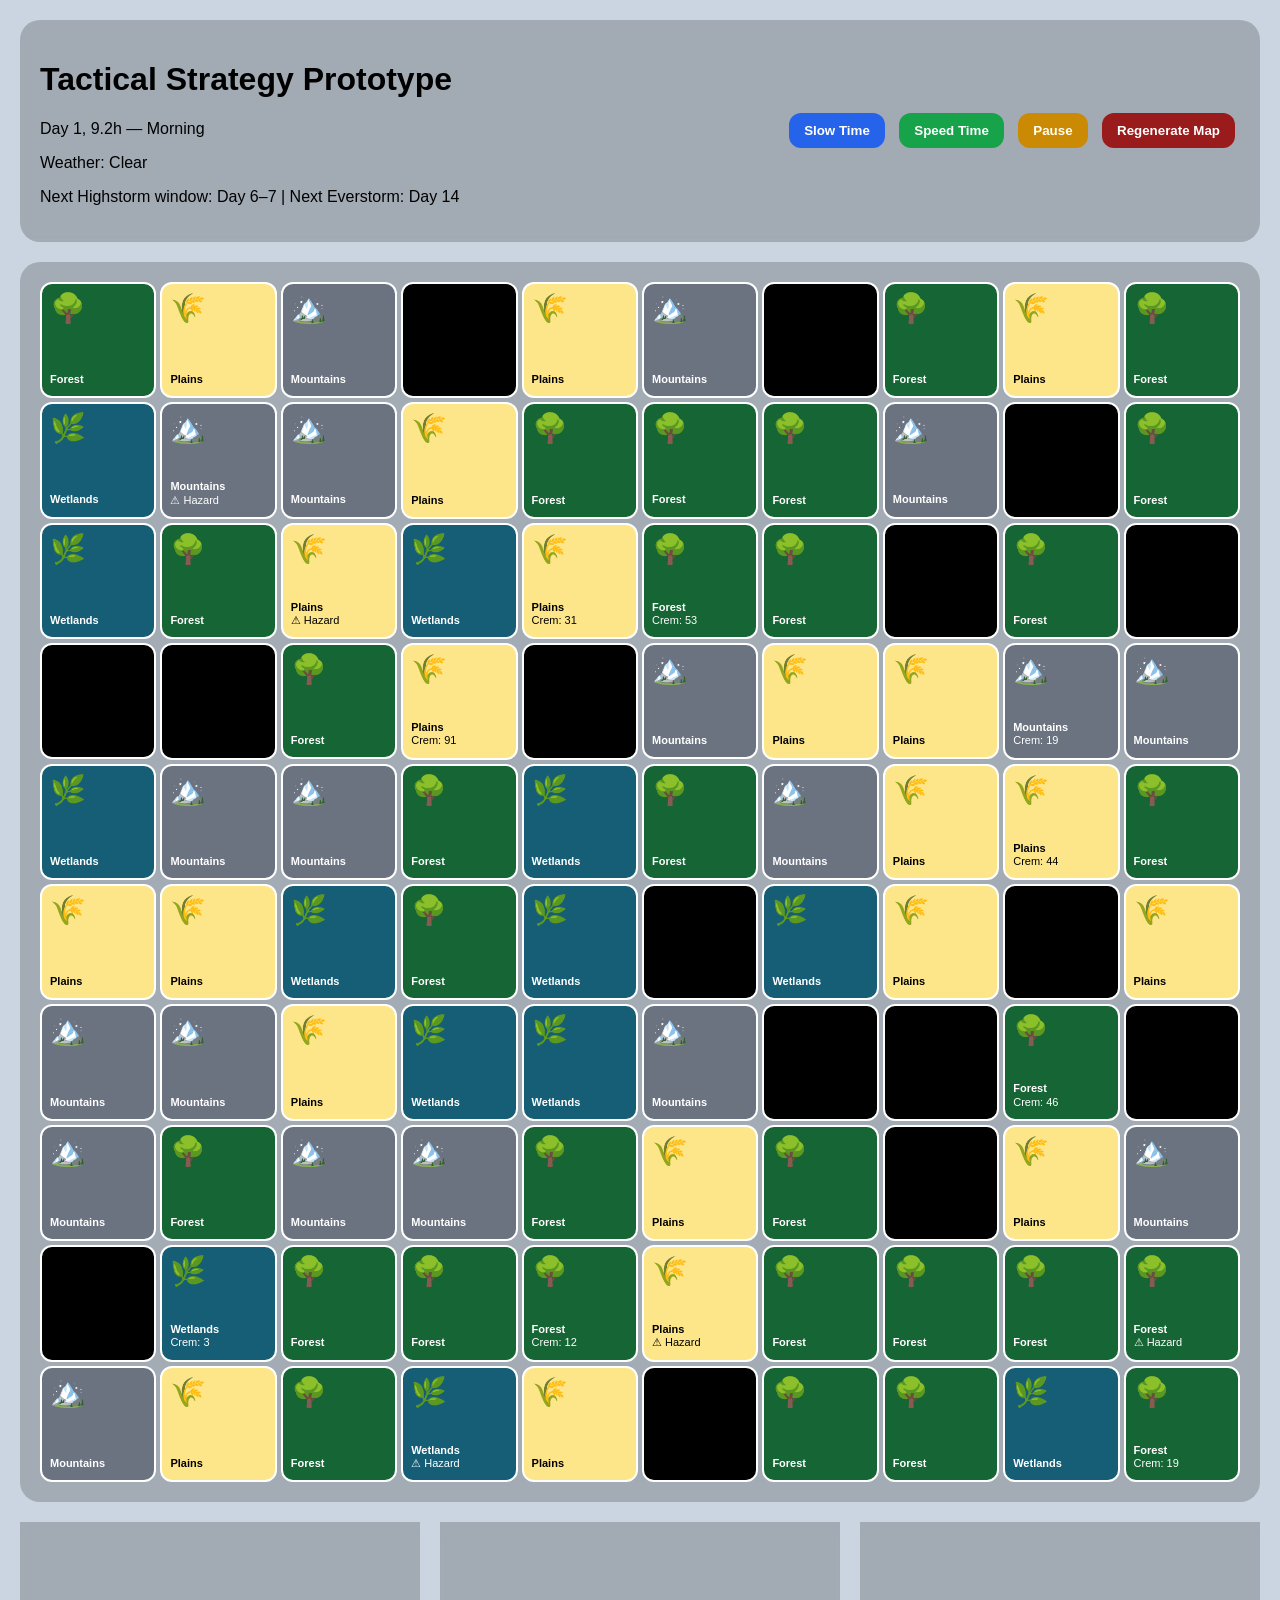
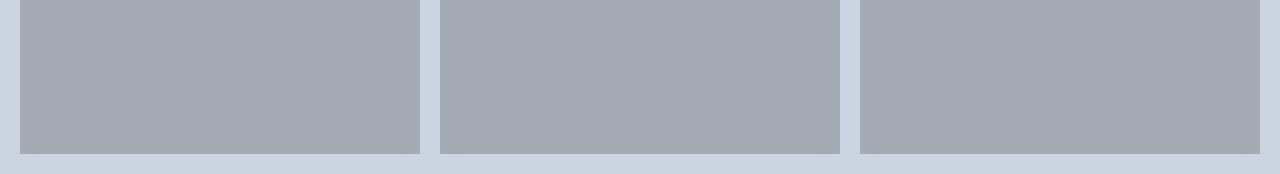
==== m.HTML @ 91c4e873 "Add initial HTML structure and styling for Tactical Strategy Prototype" ====
<!DOCTYPE html>
<html lang="en">
<head>
  <meta charset="UTF-8" />
  <meta name="viewport" content="width=device-width, initial-scale=1.0" />
  <title>Tactical Strategy Prototype</title>

  <style>
    body {
      margin: 0;
      font-family: Arial, sans-serif;
      transition: background 1s, color 1s;
      overflow-x: hidden;
    }

    .container {
      padding: 20px;
      max-width: 1400px;
      margin: auto;
    }

    .topbar {
      display: flex;
      justify-content: space-between;
      align-items: center;
      flex-wrap: wrap;
      gap: 20px;
      padding: 20px;
      border-radius: 20px;
      background: rgba(0,0,0,0.2);
      backdrop-filter: blur(5px);
    }

    .controls button {
      margin: 5px;
      padding: 10px 15px;
      border: none;
      border-radius: 12px;
      cursor: pointer;
      color: white;
      font-weight: bold;
    }

    .slow { background: #2563eb; }
    .fast { background: #16a34a; }
    .pause { background: #ca8a04; }
    .regen { background: #991b1b; }

    .board {
      display: grid;
      grid-template-columns: repeat(10, 1fr);
      grid-auto-rows: 1fr;
      gap: 4px;
      margin-top: 20px;
      padding: 20px;
      background: rgba(0,0,0,0.2);
      border-radius: 20px;
    }

    .tile {
      aspect-ratio: 1;
      border-radius: 12px;
      position: relative;
      overflow: hidden;
      border: 2px solid white;
      font-size: 10px;
      padding: 10px 8px;
      box-sizing: border-box;
      display: flex;
      flex-direction: column;
      justify-content: space-between;
    }

    .terrain-icon {
      font-size: 1.8rem;
      line-height: 1;
      margin-bottom: 6px;
    }

    .tile-info {
      font-size: 11px;
      line-height: 1.2;
    }

    .hidden {
      background: black !important;
    }

    .panels {
      display: grid;
      grid-template-columns: repeat(auto-fit, minmax(250px, 1fr));
      gap: 20px;
      margin-top: 20px;
    }

    .panel {
      background: rgba(0,0,0,0.2);
      padding: 20px;
      border-radius: 20px;
      backdrop-filter: blur(5px);
    }

    .storm-warning {
      color: red;
      font-weight: bold;
      animation: pulse 1s infinite;
    }

    @keyframes pulse {
      0% { opacity: 1; }
      50% { opacity: 0.4; }
      100% { opacity: 1; }
    }
  </style>
</head>
<body>

<div class="container">

  <div class="topbar">
    <div>
      <h1>Tactical Strategy Prototype</h1>
      <p id="timeText"></p>
      <p id="weatherText"></p>
      <p id="stormScheduleText"></p>
      <p id="stormWarning" class="storm-warning"></p>
    </div>

    <div class="controls">
      <button class="slow" onclick="slowTime()">Slow Time</button>
      <button class="fast" onclick="speedTime()">Speed Time</button>
      <button id="pauseButton" class="pause" onclick="togglePause()">Pause</button>
      <button class="regen" onclick="generateBoard()">Regenerate Map</button>
    </div>
  </div>

  <div id="board" class="board"></div>

  <div class="panels">

    <div class="panel">
      <h2>Core Systems</h2>
      <ul>
        <li>Dynamic terrain generation</li>
        <li>Fog of war foundation</li>
        <li>Time-speed controls</li>
        <li>Day/night transitions</li>
        <li>Highstorm warning system</li>
        <li>Crem accumulation</li>
      </ul>
    </div>

    <div class="panel">
      <h2>Planned Systems</h2>
      <ul>
        <li>Unit morale tracking</li>
        <li>Fatigue spread between blocks</li>
        <li>Psychological warfare</li>
        <li>Shelter durability</li>
        <li>Terrain destruction</li>
        <li>Voting mechanics</li>
      </ul>
    </div>

    <div class="panel">
      <h2>Visual Direction</h2>
      <ul>
        <li>Tabletop-inspired terrain</li>
        <li>Miniature battlefield style</li>
        <li>Strategic readability</li>
        <li>Dynamic weather visuals</li>
      </ul>
    </div>

  </div>

</div>

<script>

const terrainTypes = [
  { name: 'Plains', color: '#fde68a' },
  { name: 'Forest', color: '#166534' },
  { name: 'Wetlands', color: '#155e75' },
  { name: 'Mountains', color: '#6b7280' }
];

const terrainGraphics = {
  Plains: '🌾',
  Forest: '🌳',
  Wetlands: '🌿',
  Mountains: '🏔️',
  'Small Hill': '⛰️',
  'Medium Hill': '⛰️',
  'Large Hill': '⛰️',
  Mountain: '🏔️'
};

const terrainProgression = {
  Plains: { next: 'Small Hill', threshold: 100 },
  'Small Hill': { next: 'Medium Hill', threshold: 110 },
  'Medium Hill': { next: 'Large Hill', threshold: 120 },
  'Large Hill': { next: 'Mountain', threshold: 130 }
};

const terrainColors = {
  Plains: '#fde68a',
  Forest: '#166534',
  Wetlands: '#155e75',
  Mountains: '#6b7280',
  'Small Hill': '#d97706',
  'Medium Hill': '#c2410c',
  'Large Hill': '#7c2d12',
  Mountain: '#6b7280'
};

const boardSize = 10;
let timeSpeed = 1;
let timeOfDay = 8;
let weather = 'Clear';
let paused = false;
let boardData = [];
let currentDay = 1;
let nextHighstormDay = 5;
let nextHighstormWarningDay = 3;
let nextEverstormDay = 12;
let stormType = null;
let stormRemainingHours = 0;
const stormDurationHours = 10;


function scheduleHighstorm(fromDay = currentDay) {
  const interval = 4 + Math.floor(Math.random() * 3); // 4-6 day average
  const scheduledDay = fromDay + interval;
  const warningLead = 1 + Math.floor(Math.random() * 2); // 1-2 day warning window
  nextHighstormWarningDay = Math.max(fromDay + 1, scheduledDay - warningLead);
  return scheduledDay;
}

function scheduleEverstorm(fromDay = currentDay) {
  const interval = 12 + Math.floor(Math.random() * 5); // 12-16 day average
  return fromDay + interval;
}

function processTerrainGrowth(tile) {
  const progression = terrainProgression[tile.terrain];
  if (!progression || tile.crem < progression.threshold) return;

  tile.terrain = progression.next;
  tile.color = terrainColors[tile.terrain] || tile.color;
  tile.crem = 0;
}

function startStorm(type) {
  stormType = type;
  weather = type;
  stormRemainingHours = stormDurationHours;
  document.getElementById('stormWarning').innerText =
    type === 'Everstorm'
      ? `Everstorm strikes on day ${currentDay}!`
      : 'Highstorm is upon you!';

  boardData.forEach(row => {
    row.forEach(tile => {
      tile.crem += Math.floor(Math.random() * (type === 'Everstorm' ? 30 : 15));
      processTerrainGrowth(tile);
    });
  });

  renderBoard();

  if (type === 'Highstorm') {
    nextHighstormDay = scheduleHighstorm(currentDay);
  } else {
    nextEverstormDay = scheduleEverstorm(currentDay);
  }
}

function endStorm() {
  stormType = null;
  weather = 'Clear';
  document.getElementById('stormWarning').innerText = '';
}

function advanceDay() {
  currentDay += 1;

  if (!stormType) {
    if (currentDay === nextEverstormDay) {
      startStorm('Everstorm');
    } else if (currentDay === nextHighstormDay) {
      startStorm('Highstorm');
    }
  }
}

function initializeStormSchedule() {
  nextHighstormDay = scheduleHighstorm(currentDay);
  nextEverstormDay = scheduleEverstorm(currentDay);
}

function generateBoard() {
  boardData = [];

  for (let y = 0; y < boardSize; y++) {
    let row = [];

    for (let x = 0; x < boardSize; x++) {
      const terrain = terrainTypes[Math.floor(Math.random() * terrainTypes.length)];

      row.push({
        terrain: terrain.name,
        color: terrain.color,
        discovered: Math.random() > 0.15,
        crem: Math.random() > 0.8 ? Math.floor(Math.random() * 100) : 0,
        hazard: Math.random() > 0.9
      });
    }

    boardData.push(row);
  }

  renderBoard();
}

function renderBoard() {
  const board = document.getElementById('board');
  board.innerHTML = '';

  boardData.flat().forEach(tile => {
    const div = document.createElement('div');
    div.className = 'tile';

    if (!tile.discovered) {
      div.classList.add('hidden');
    } else {
      div.style.background = tile.color;
      const textColor = (function(bgColor) {
        const hex = bgColor.replace('#', '');
        const r = parseInt(hex.substr(0, 2), 16);
        const g = parseInt(hex.substr(2, 2), 16);
        const b = parseInt(hex.substr(4, 2), 16);
        const luminance = (0.299 * r + 0.587 * g + 0.114 * b) / 255;
        return luminance > 0.5 ? 'black' : 'white';
      })(tile.color);
      div.style.color = textColor;
      const icon = terrainGraphics[tile.terrain] || '❓';

      const stats = [
        `Terrain: ${tile.terrain}`,
        `Crem: ${tile.crem}`,
        tile.hazard ? 'Hazard: Yes' : 'Hazard: No',
        `Discovered: ${tile.discovered ? 'Yes' : 'No'}`
      ].join('\n');

      div.title = stats;

      div.innerHTML = `
        <div class="terrain-icon">${icon}</div>
        <div class="tile-info">
          <strong>${tile.terrain}</strong><br>
          ${tile.crem > 0 ? `Crem: ${tile.crem}<br>` : ''}
          ${tile.hazard ? '⚠ Hazard' : ''}
        </div>
      `;
    }

    board.appendChild(div);
  });
}

function updateTime() {
  if (paused) return;

  timeOfDay += 0.1 * timeSpeed;

  if (timeOfDay >= 24) {
    timeOfDay -= 24;
    advanceDay();
  }

  if (stormType) {
    stormRemainingHours -= 0.1 * timeSpeed;
    if (stormRemainingHours <= 0) {
      endStorm();
    }
  }

  updateLighting();
  updateUI();
}

function updateStormUI() {
  const warning = document.getElementById('stormWarning');
  if (stormType) {
    warning.innerText = `${stormType} ongoing — ${Math.max(0, stormRemainingHours.toFixed(1))}h remaining`;
    return;
  }

  if (currentDay >= nextHighstormWarningDay && currentDay < nextHighstormDay) {
    warning.innerText =
      `Highstorm warning window open until day ${nextHighstormDay}.`;
    return;
  }

  if (currentDay === nextHighstormDay) {
    warning.innerText = 'Highstorm may strike today!';
    return;
  }

  warning.innerText = '';
}

function updateLighting() {
  if (timeOfDay >= 6 && timeOfDay < 18) {
    document.body.style.background = '#cbd5e1';
    document.body.style.color = 'black';
  }
  else if ((timeOfDay >= 5 && timeOfDay < 6) || (timeOfDay >= 18 && timeOfDay < 19)) {
    document.body.style.background = '#fdba74';
    document.body.style.color = 'black';
  }
  else {
    document.body.style.background = '#0f172a';
    document.body.style.color = 'white';
  }
}

function getTimeLabel() {
  if (timeOfDay >= 6 && timeOfDay < 12) return 'Morning';
  if (timeOfDay >= 12 && timeOfDay < 18) return 'Midday';
  if (timeOfDay >= 18 && timeOfDay < 20) return 'Dusk';
  if (timeOfDay >= 4 && timeOfDay < 6) return 'Dawn';
  return 'Night';
}

function updateUI() {
  document.getElementById('timeText').innerText =
    `Day ${currentDay}, ${timeOfDay.toFixed(1)}h — ${getTimeLabel()}`;

  document.getElementById('weatherText').innerText =
    `Weather: ${weather}`;

  document.getElementById('stormScheduleText').innerText =
    `Next Highstorm window: Day ${nextHighstormWarningDay}–${nextHighstormDay} | Next Everstorm: Day ${nextEverstormDay}`;

  updateStormUI();
}

function slowTime() {
  timeSpeed = Math.max(0.5, timeSpeed - 0.5);
}

function speedTime() {
  timeSpeed += 0.5;
}

function togglePause() {
  paused = !paused;
  document.getElementById('pauseButton').innerText = paused ? 'Resume' : 'Pause';
}

setInterval(updateTime, 100);

initializeStormSchedule();
generateBoard();
updateUI();
updateLighting();

</script>

</body>
</html>
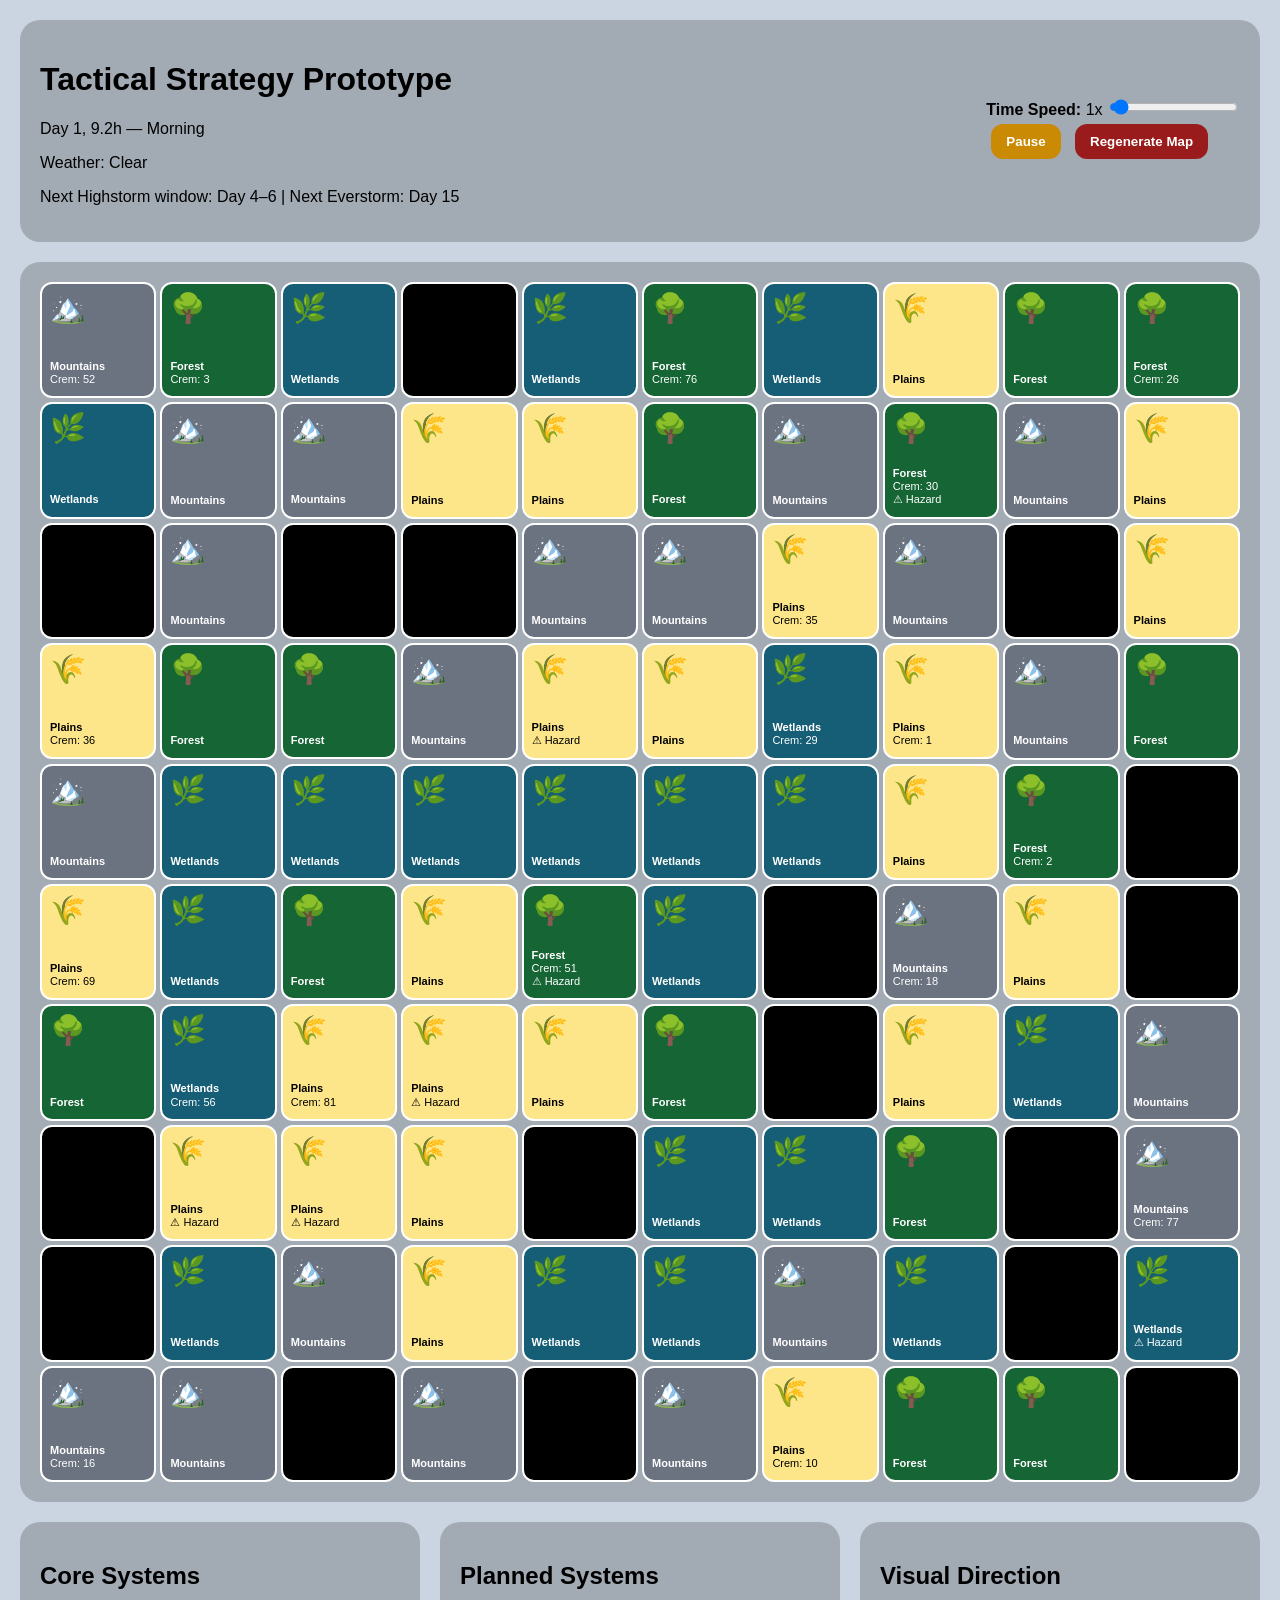
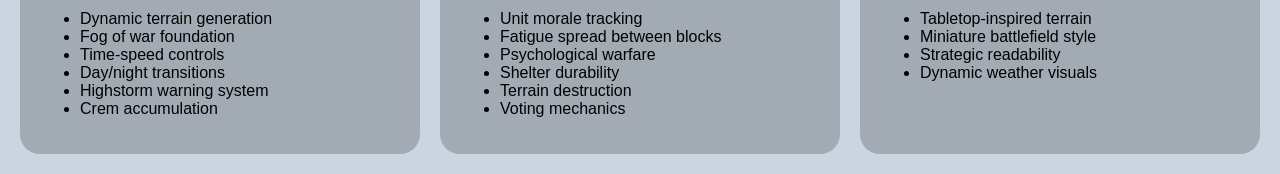
==== commit 61cae5d3: "Implement time speed control with slider and update UI on board generation" ====
--- a/m.HTML
+++ b/m.HTML
@@ -127,8 +127,10 @@
     </div>
 
     <div class="controls">
-      <button class="slow" onclick="slowTime()">Slow Time</button>
-      <button class="fast" onclick="speedTime()">Speed Time</button>
+      <div>
+        <label for="speedSlider"><strong>Time Speed:</strong> <span id="speedLabel">1x</span></label>
+        <input id="speedSlider" type="range" min="0.5" max="16" step="0.5" value="1" onchange="updateSpeed(this.value)" />
+      </div>
       <button id="pauseButton" class="pause" onclick="togglePause()">Pause</button>
       <button class="regen" onclick="generateBoard()">Regenerate Map</button>
     </div>
@@ -300,6 +302,15 @@
 }
 
 function generateBoard() {
+  timeSpeed = 1;
+  timeOfDay = 8;
+  weather = 'Clear';
+  paused = false;
+  currentDay = 1;
+  stormType = null;
+  stormRemainingHours = 0;
+  document.getElementById('pauseButton').innerText = 'Pause';
+  initializeStormSchedule();
   boardData = [];
 
   for (let y = 0; y < boardSize; y++) {
@@ -321,6 +332,8 @@
   }
 
   renderBoard();
+  updateUI();
+  updateLighting();
 }
 
 function renderBoard() {
@@ -445,14 +458,19 @@
     `Next Highstorm window: Day ${nextHighstormWarningDay}–${nextHighstormDay} | Next Everstorm: Day ${nextEverstormDay}`;
 
   updateStormUI();
-}
-
-function slowTime() {
-  timeSpeed = Math.max(0.5, timeSpeed - 0.5);
-}
-
-function speedTime() {
-  timeSpeed += 0.5;
+  updateSpeedUI();
+}
+
+function updateSpeed(value) {
+  timeSpeed = Number(value);
+  updateSpeedUI();
+}
+
+function updateSpeedUI() {
+  const label = document.getElementById('speedLabel');
+  label.innerText = `${timeSpeed.toFixed(timeSpeed % 1 ? 1 : 0)}x`;
+  const slider = document.getElementById('speedSlider');
+  if (slider) slider.value = timeSpeed;
 }
 
 function togglePause() {
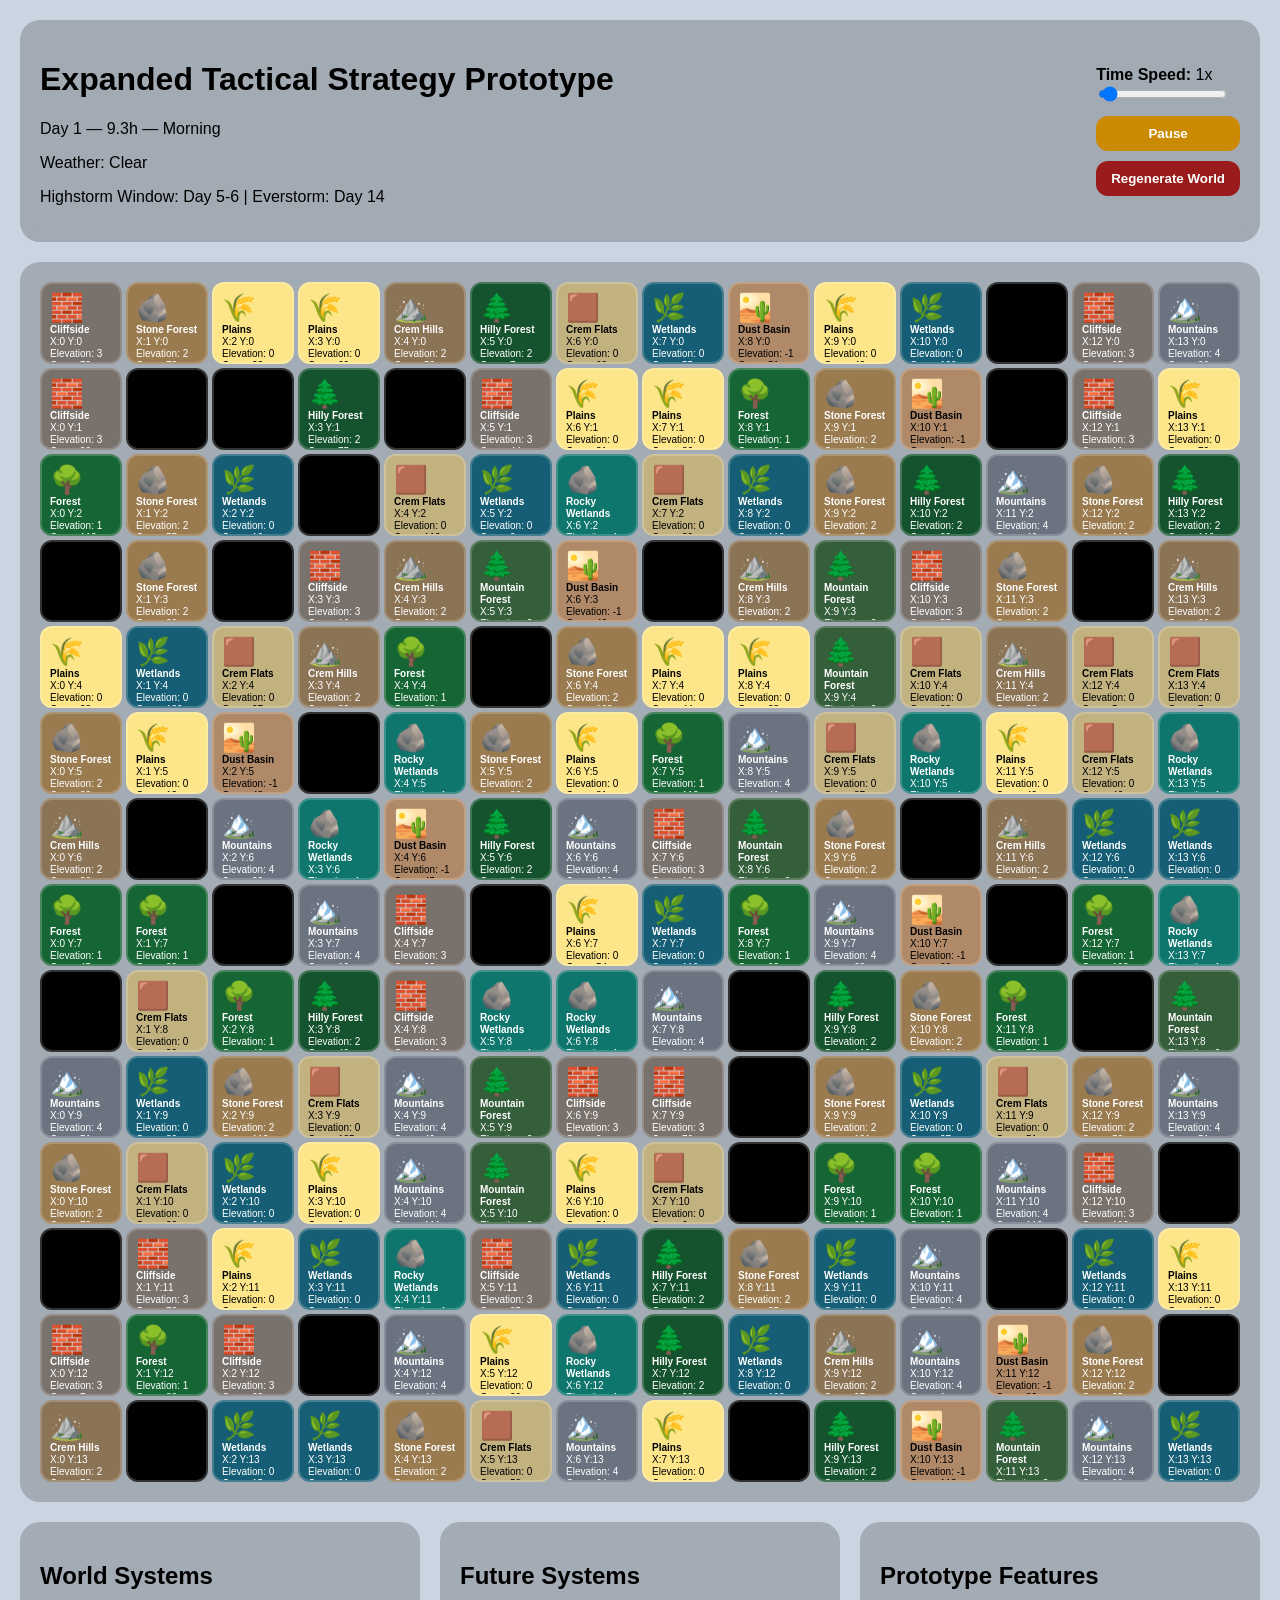
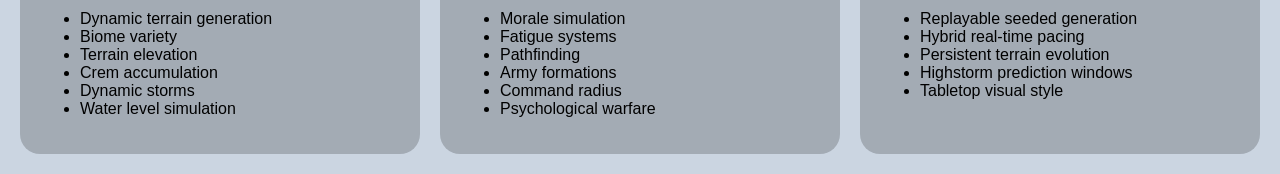
==== commit 823dbec0: "Enhance Tactical Strategy Prototype with expanded features and improved UI elements" ====
--- a/m.HTML
+++ b/m.HTML
@@ -1,125 +1,138 @@
 <!DOCTYPE html>
 <html lang="en">
 <head>
-  <meta charset="UTF-8" />
-  <meta name="viewport" content="width=device-width, initial-scale=1.0" />
-  <title>Tactical Strategy Prototype</title>
-
-  <style>
-    body {
-      margin: 0;
-      font-family: Arial, sans-serif;
-      transition: background 1s, color 1s;
-      overflow-x: hidden;
-    }
-
-    .container {
-      padding: 20px;
-      max-width: 1400px;
-      margin: auto;
-    }
-
-    .topbar {
-      display: flex;
-      justify-content: space-between;
-      align-items: center;
-      flex-wrap: wrap;
-      gap: 20px;
-      padding: 20px;
-      border-radius: 20px;
-      background: rgba(0,0,0,0.2);
-      backdrop-filter: blur(5px);
-    }
-
-    .controls button {
-      margin: 5px;
-      padding: 10px 15px;
-      border: none;
-      border-radius: 12px;
-      cursor: pointer;
-      color: white;
-      font-weight: bold;
-    }
-
-    .slow { background: #2563eb; }
-    .fast { background: #16a34a; }
-    .pause { background: #ca8a04; }
-    .regen { background: #991b1b; }
-
-    .board {
-      display: grid;
-      grid-template-columns: repeat(10, 1fr);
-      grid-auto-rows: 1fr;
-      gap: 4px;
-      margin-top: 20px;
-      padding: 20px;
-      background: rgba(0,0,0,0.2);
-      border-radius: 20px;
-    }
-
-    .tile {
-      aspect-ratio: 1;
-      border-radius: 12px;
-      position: relative;
-      overflow: hidden;
-      border: 2px solid white;
-      font-size: 10px;
-      padding: 10px 8px;
-      box-sizing: border-box;
-      display: flex;
-      flex-direction: column;
-      justify-content: space-between;
-    }
-
-    .terrain-icon {
-      font-size: 1.8rem;
-      line-height: 1;
-      margin-bottom: 6px;
-    }
-
-    .tile-info {
-      font-size: 11px;
-      line-height: 1.2;
-    }
-
-    .hidden {
-      background: black !important;
-    }
-
-    .panels {
-      display: grid;
-      grid-template-columns: repeat(auto-fit, minmax(250px, 1fr));
-      gap: 20px;
-      margin-top: 20px;
-    }
-
-    .panel {
-      background: rgba(0,0,0,0.2);
-      padding: 20px;
-      border-radius: 20px;
-      backdrop-filter: blur(5px);
-    }
-
-    .storm-warning {
-      color: red;
-      font-weight: bold;
-      animation: pulse 1s infinite;
-    }
-
-    @keyframes pulse {
-      0% { opacity: 1; }
-      50% { opacity: 0.4; }
-      100% { opacity: 1; }
-    }
-  </style>
+<meta charset="UTF-8">
+<meta name="viewport" content="width=device-width, initial-scale=1.0">
+<title>Expanded Tactical Strategy Prototype</title>
+
+<style>
+
+body {
+  margin: 0;
+  font-family: Arial, sans-serif;
+  transition: background 1s, color 1s;
+  overflow-x: hidden;
+}
+
+.container {
+  padding: 20px;
+  max-width: 1600px;
+  margin: auto;
+}
+
+.topbar {
+  display: flex;
+  justify-content: space-between;
+  align-items: center;
+  flex-wrap: wrap;
+  gap: 20px;
+  padding: 20px;
+  border-radius: 20px;
+  background: rgba(0,0,0,0.2);
+  backdrop-filter: blur(6px);
+}
+
+.controls {
+  display: flex;
+  flex-direction: column;
+  gap: 10px;
+}
+
+.controls button {
+  padding: 10px 15px;
+  border: none;
+  border-radius: 12px;
+  cursor: pointer;
+  color: white;
+  font-weight: bold;
+}
+
+.pause {
+  background: #ca8a04;
+}
+
+.regen {
+  background: #991b1b;
+}
+
+.board {
+  display: grid;
+  grid-template-columns: repeat(14, 1fr);
+  gap: 4px;
+  margin-top: 20px;
+  padding: 20px;
+  background: rgba(0,0,0,0.2);
+  border-radius: 20px;
+}
+
+.tile {
+  aspect-ratio: 1;
+  border-radius: 12px;
+  position: relative;
+  overflow: hidden;
+  border: 2px solid rgba(255,255,255,0.2);
+  font-size: 10px;
+  padding: 8px;
+  box-sizing: border-box;
+  display: flex;
+  flex-direction: column;
+  justify-content: space-between;
+  transition: transform 0.2s;
+}
+
+.tile:hover {
+  transform: scale(1.05);
+  z-index: 2;
+}
+
+.hidden {
+  background: black !important;
+}
+
+.terrain-icon {
+  font-size: 1.7rem;
+}
+
+.tile-info {
+  font-size: 10px;
+  line-height: 1.2;
+}
+
+.panels {
+  display: grid;
+  grid-template-columns: repeat(auto-fit, minmax(250px, 1fr));
+  gap: 20px;
+  margin-top: 20px;
+}
+
+.panel {
+  background: rgba(0,0,0,0.2);
+  padding: 20px;
+  border-radius: 20px;
+}
+
+.storm-warning {
+  color: red;
+  font-weight: bold;
+  animation: pulse 1s infinite;
+}
+
+@keyframes pulse {
+  0% { opacity: 1; }
+  50% { opacity: 0.4; }
+  100% { opacity: 1; }
+}
+
+</style>
 </head>
 <body>
 
 <div class="container">
 
   <div class="topbar">
+
     <div>
-      <h1>Tactical Strategy Prototype</h1>
+      <h1>Expanded Tactical Strategy Prototype</h1>
       <p id="timeText"></p>
       <p id="weatherText"></p>
       <p id="stormScheduleText"></p>
@@ -127,13 +140,34 @@
     </div>
 
     <div class="controls">
+
       <div>
-        <label for="speedSlider"><strong>Time Speed:</strong> <span id="speedLabel">1x</span></label>
-        <input id="speedSlider" type="range" min="0.5" max="16" step="0.5" value="1" onchange="updateSpeed(this.value)" />
+        <label>
+          <strong>Time Speed:</strong>
+          <span id="speedLabel">1x</span>
+        </label>
+        <br>
+        <input
+          id="speedSlider"
+          type="range"
+          min="0.5"
+          max="16"
+          step="0.5"
+          value="1"
+          onchange="updateSpeed(this.value)"
+        >
       </div>
-      <button id="pauseButton" class="pause" onclick="togglePause()">Pause</button>
-      <button class="regen" onclick="generateBoard()">Regenerate Map</button>
+
+      <button class="pause" id="pauseButton" onclick="togglePause()">
+        Pause
+      </button>
+
+      <button class="regen" onclick="generateBoard()">
+        Regenerate World
+      </button>
+
     </div>
+
   </div>
 
   <div id="board" class="board"></div>
@@ -141,36 +175,37 @@
   <div class="panels">
 
     <div class="panel">
-      <h2>Core Systems</h2>
+      <h2>World Systems</h2>
       <ul>
         <li>Dynamic terrain generation</li>
-        <li>Fog of war foundation</li>
-        <li>Time-speed controls</li>
-        <li>Day/night transitions</li>
-        <li>Highstorm warning system</li>
+        <li>Biome variety</li>
+        <li>Terrain elevation</li>
         <li>Crem accumulation</li>
+        <li>Dynamic storms</li>
+        <li>Water level simulation</li>
       </ul>
     </div>
 
     <div class="panel">
-      <h2>Planned Systems</h2>
+      <h2>Future Systems</h2>
       <ul>
-        <li>Unit morale tracking</li>
-        <li>Fatigue spread between blocks</li>
+        <li>Morale simulation</li>
+        <li>Fatigue systems</li>
+        <li>Pathfinding</li>
+        <li>Army formations</li>
+        <li>Command radius</li>
         <li>Psychological warfare</li>
-        <li>Shelter durability</li>
-        <li>Terrain destruction</li>
-        <li>Voting mechanics</li>
       </ul>
     </div>
 
     <div class="panel">
-      <h2>Visual Direction</h2>
+      <h2>Prototype Features</h2>
       <ul>
-        <li>Tabletop-inspired terrain</li>
-        <li>Miniature battlefield style</li>
-        <li>Strategic readability</li>
-        <li>Dynamic weather visuals</li>
+        <li>Replayable seeded generation</li>
+        <li>Hybrid real-time pacing</li>
+        <li>Persistent terrain evolution</li>
+        <li>Highstorm prediction windows</li>
+        <li>Tabletop visual style</li>
       </ul>
     </div>
 
@@ -180,92 +215,227 @@
 
 <script>
 
-const terrainTypes = [
-  { name: 'Plains', color: '#fde68a' },
-  { name: 'Forest', color: '#166534' },
-  { name: 'Wetlands', color: '#155e75' },
-  { name: 'Mountains', color: '#6b7280' }
-];
-
-const terrainGraphics = {
-  Plains: '🌾',
-  Forest: '🌳',
-  Wetlands: '🌿',
-  Mountains: '🏔️',
-  'Small Hill': '⛰️',
-  'Medium Hill': '⛰️',
-  'Large Hill': '⛰️',
-  Mountain: '🏔️'
-};
-
-const terrainProgression = {
-  Plains: { next: 'Small Hill', threshold: 100 },
-  'Small Hill': { next: 'Medium Hill', threshold: 110 },
-  'Medium Hill': { next: 'Large Hill', threshold: 120 },
-  'Large Hill': { next: 'Mountain', threshold: 130 }
-};
-
-const terrainColors = {
-  Plains: '#fde68a',
-  Forest: '#166534',
-  Wetlands: '#155e75',
-  Mountains: '#6b7280',
-  'Small Hill': '#d97706',
-  'Medium Hill': '#c2410c',
-  'Large Hill': '#7c2d12',
-  Mountain: '#6b7280'
-};
-
-const boardSize = 10;
+// =========================
+// WORLD SETTINGS
+// =========================
+
+const boardSize = 14;
+
 let timeSpeed = 1;
 let timeOfDay = 8;
+let currentDay = 1;
 let weather = 'Clear';
 let paused = false;
-let boardData = [];
-let currentDay = 1;
+
+let stormType = null;
+let stormRemainingHours = 0;
+
 let nextHighstormDay = 5;
 let nextHighstormWarningDay = 3;
 let nextEverstormDay = 12;
-let stormType = null;
-let stormRemainingHours = 0;
+
 const stormDurationHours = 10;
 
-
-function scheduleHighstorm(fromDay = currentDay) {
-  const interval = 4 + Math.floor(Math.random() * 3); // 4-6 day average
-  const scheduledDay = fromDay + interval;
-  const warningLead = 1 + Math.floor(Math.random() * 2); // 1-2 day warning window
-  nextHighstormWarningDay = Math.max(fromDay + 1, scheduledDay - warningLead);
-  return scheduledDay;
-}
-
-function scheduleEverstorm(fromDay = currentDay) {
-  const interval = 12 + Math.floor(Math.random() * 5); // 12-16 day average
-  return fromDay + interval;
-}
+const boardData = [];
+const units = [];
+
+// =========================
+// BIOMES
+// =========================
+
+const biomeTypes = [
+
+  {
+    name: 'Plains',
+    color: '#fde68a',
+    icon: '🌾',
+    elevation: 0
+  },
+
+  {
+    name: 'Forest',
+    color: '#166534',
+    icon: '🌳',
+    elevation: 1
+  },
+
+  {
+    name: 'Hilly Forest',
+    color: '#14532d',
+    icon: '🌲',
+    elevation: 2
+  },
+
+  {
+    name: 'Mountain Forest',
+    color: '#355e3b',
+    icon: '🌲',
+    elevation: 3
+  },
+
+  {
+    name: 'Wetlands',
+    color: '#155e75',
+    icon: '🌿',
+    elevation: 0
+  },
+
+  {
+    name: 'Rocky Wetlands',
+    color: '#0f766e',
+    icon: '🪨',
+    elevation: 1
+  },
+
+  {
+    name: 'Mountains',
+    color: '#6b7280',
+    icon: '🏔️',
+    elevation: 4
+  },
+
+  {
+    name: 'Stone Forest',
+    color: '#9a7b4f',
+    icon: '🪨',
+    elevation: 2
+  },
+
+  {
+    name: 'Crem Flats',
+    color: '#c2b280',
+    icon: '🟫',
+    elevation: 0
+  },
+
+  {
+    name: 'Crem Hills',
+    color: '#8b7355',
+    icon: '⛰️',
+    elevation: 2
+  },
+
+  {
+    name: 'Dust Basin',
+    color: '#b08968',
+    icon: '🏜️',
+    elevation: -1
+  },
+
+  {
+    name: 'Cliffside',
+    color: '#78716c',
+    icon: '🧱',
+    elevation: 3
+  }
+
+];
+
+// =========================
+// TERRAIN PROGRESSION
+// =========================
+
+const terrainProgression = {
+  'Plains': { next: 'Crem Flats', threshold: 100 },
+  'Crem Flats': { next: 'Crem Hills', threshold: 150 },
+  'Forest': { next: 'Hilly Forest', threshold: 120 },
+  'Hilly Forest': { next: 'Mountain Forest', threshold: 160 },
+  'Wetlands': { next: 'Rocky Wetlands', threshold: 110 },
+  'Rocky Wetlands': { next: 'Cliffside', threshold: 140 }
+};
 
 function processTerrainGrowth(tile) {
   const progression = terrainProgression[tile.terrain];
   if (!progression || tile.crem < progression.threshold) return;
 
   tile.terrain = progression.next;
-  tile.color = terrainColors[tile.terrain] || tile.color;
+  
+  // Find the new biome to get updated color
+  const newBiome = biomeTypes.find(b => b.name === tile.terrain);
+  if (newBiome) {
+    tile.color = newBiome.color;
+    tile.icon = newBiome.icon;
+    tile.elevation = newBiome.elevation;
+  }
+  
   tile.crem = 0;
 }
 
+// =========================
+// SEEDED RANDOM
+// =========================
+
+let seed = Math.floor(Math.random() * 999999);
+
+function seededRandom() {
+  const x = Math.sin(seed++) * 10000;
+  return x - Math.floor(x);
+}
+
+// =========================
+// STORMS
+// =========================
+
+function scheduleHighstorm(fromDay = currentDay) {
+
+  const interval = 4 + Math.floor(seededRandom() * 3);
+
+  const scheduledDay = fromDay + interval;
+
+  const warningLead = 1 + Math.floor(seededRandom() * 2);
+
+  nextHighstormWarningDay = Math.max(
+    fromDay + 1,
+    scheduledDay - warningLead
+  );
+
+  return scheduledDay;
+}
+
+function scheduleEverstorm(fromDay = currentDay) {
+
+  const interval = 12 + Math.floor(seededRandom() * 5);
+
+  return fromDay + interval;
+}
+
+function initializeStormSchedule() {
+
+  nextHighstormDay = scheduleHighstorm(currentDay);
+  nextEverstormDay = scheduleEverstorm(currentDay);
+}
+
 function startStorm(type) {
+
   stormType = type;
   weather = type;
   stormRemainingHours = stormDurationHours;
+
   document.getElementById('stormWarning').innerText =
-    type === 'Everstorm'
-      ? `Everstorm strikes on day ${currentDay}!`
-      : 'Highstorm is upon you!';
+    `${type} strikes on Day ${currentDay}!`;
 
   boardData.forEach(row => {
+
     row.forEach(tile => {
-      tile.crem += Math.floor(Math.random() * (type === 'Everstorm' ? 30 : 15));
+
+      const cremGain =
+        type === 'Everstorm'
+          ? Math.floor(seededRandom() * 30)
+          : Math.floor(seededRandom() * 15);
+
+      tile.crem += cremGain;
+
+      // Process terrain growth from crem accumulation
       processTerrainGrowth(tile);
+
+      // water flow simulation
+      tile.waterLevel += Math.floor(seededRandom() * 8);
+
+      // hazards become more likely
+      if (seededRandom() > 0.92) {
+        tile.hazard = true;
+      }
+
     });
   });
 
@@ -273,127 +443,238 @@
 
   if (type === 'Highstorm') {
     nextHighstormDay = scheduleHighstorm(currentDay);
-  } else {
+  }
+  else {
     nextEverstormDay = scheduleEverstorm(currentDay);
   }
 }
 
 function endStorm() {
+
   stormType = null;
   weather = 'Clear';
+
   document.getElementById('stormWarning').innerText = '';
 }
 
-function advanceDay() {
-  currentDay += 1;
-
-  if (!stormType) {
-    if (currentDay === nextEverstormDay) {
-      startStorm('Everstorm');
-    } else if (currentDay === nextHighstormDay) {
-      startStorm('Highstorm');
-    }
-  }
-}
-
-function initializeStormSchedule() {
-  nextHighstormDay = scheduleHighstorm(currentDay);
-  nextEverstormDay = scheduleEverstorm(currentDay);
-}
+// =========================
+// WORLD GENERATION
+// =========================
 
 function generateBoard() {
-  timeSpeed = 1;
+
+  boardData.length = 0;
+
+  currentDay = 1;
   timeOfDay = 8;
   weather = 'Clear';
   paused = false;
-  currentDay = 1;
-  stormType = null;
-  stormRemainingHours = 0;
-  document.getElementById('pauseButton').innerText = 'Pause';
+  timeSpeed = 1;
+
+  // Reset speed slider and label
+  const slider = document.getElementById('speedSlider');
+  if (slider) slider.value = 1;
+  const label = document.getElementById('speedLabel');
+  if (label) label.innerText = '1x';
+
   initializeStormSchedule();
-  boardData = [];
 
   for (let y = 0; y < boardSize; y++) {
-    let row = [];
+
+    const row = [];
 
     for (let x = 0; x < boardSize; x++) {
-      const terrain = terrainTypes[Math.floor(Math.random() * terrainTypes.length)];
+
+      const biome = biomeTypes[
+        Math.floor(seededRandom() * biomeTypes.length)
+      ];
 
       row.push({
-        terrain: terrain.name,
-        color: terrain.color,
-        discovered: Math.random() > 0.15,
-        crem: Math.random() > 0.8 ? Math.floor(Math.random() * 100) : 0,
-        hazard: Math.random() > 0.9
+
+        x,
+        y,
+
+        terrain: biome.name,
+        icon: biome.icon,
+        color: biome.color,
+
+        elevation: biome.elevation,
+
+        discovered: seededRandom() > 0.12,
+
+        crem: Math.floor(seededRandom() * 120),
+
+        waterLevel: Math.floor(seededRandom() * 100),
+
+        hazard: seededRandom() > 0.9,
+
+        stability: 50 + Math.floor(seededRandom() * 50)
+
       });
     }
 
     boardData.push(row);
   }
+
+  createStartingUnits();
 
   renderBoard();
   updateUI();
   updateLighting();
 }
 
+// =========================
+// UNITS
+// =========================
+
+function createStartingUnits() {
+
+  units.length = 0;
+
+  units.push({
+    id: 1,
+    x: 3,
+    y: 3,
+    type: 'Scout',
+    morale: 10,
+    fatigue: 0
+  });
+
+  units.push({
+    id: 2,
+    x: 7,
+    y: 9,
+    type: 'Infantry',
+    morale: 10,
+    fatigue: 0
+  });
+
+}
+
+// =========================
+// RENDERING
+// =========================
+
 function renderBoard() {
+
   const board = document.getElementById('board');
+
   board.innerHTML = '';
 
   boardData.flat().forEach(tile => {
+
     const div = document.createElement('div');
+
     div.className = 'tile';
 
     if (!tile.discovered) {
+
       div.classList.add('hidden');
+
     } else {
+
       div.style.background = tile.color;
-      const textColor = (function(bgColor) {
-        const hex = bgColor.replace('#', '');
-        const r = parseInt(hex.substr(0, 2), 16);
-        const g = parseInt(hex.substr(2, 2), 16);
-        const b = parseInt(hex.substr(4, 2), 16);
-        const luminance = (0.299 * r + 0.587 * g + 0.114 * b) / 255;
-        return luminance > 0.5 ? 'black' : 'white';
-      })(tile.color);
+
+      const textColor = getContrastColor(tile.color);
+
       div.style.color = textColor;
-      const icon = terrainGraphics[tile.terrain] || '❓';
-
-      const stats = [
-        `Terrain: ${tile.terrain}`,
-        `Crem: ${tile.crem}`,
-        tile.hazard ? 'Hazard: Yes' : 'Hazard: No',
-        `Discovered: ${tile.discovered ? 'Yes' : 'No'}`
-      ].join('\n');
-
-      div.title = stats;
+
+      const unit = units.find(u => u.x === tile.x && u.y === tile.y);
 
       div.innerHTML = `
-        <div class="terrain-icon">${icon}</div>
+
+        <div class="terrain-icon">
+          ${tile.icon}
+        </div>
+
         <div class="tile-info">
+
           <strong>${tile.terrain}</strong><br>
-          ${tile.crem > 0 ? `Crem: ${tile.crem}<br>` : ''}
-          ${tile.hazard ? '⚠ Hazard' : ''}
+
+          X:${tile.x} Y:${tile.y}<br>
+
+          Elevation: ${tile.elevation}<br>
+
+          Crem: ${tile.crem}<br>
+
+          Water: ${tile.waterLevel}<br>
+
+          ${tile.hazard ? '⚠ Hazard<br>' : ''}
+
+          ${unit ? '🛡️ ' + unit.type : ''}
+
         </div>
       `;
+
+      div.title = `
+Terrain: ${tile.terrain}
+Coordinates: ${tile.x}, ${tile.y}
+Elevation: ${tile.elevation}
+Crem: ${tile.crem}
+Water: ${tile.waterLevel}
+Stability: ${tile.stability}
+      `;
+
     }
 
     board.appendChild(div);
   });
 }
 
+function getContrastColor(bgColor) {
+
+  const hex = bgColor.replace('#', '');
+
+  const r = parseInt(hex.substr(0, 2), 16);
+  const g = parseInt(hex.substr(2, 2), 16);
+  const b = parseInt(hex.substr(4, 2), 16);
+
+  const luminance =
+    (0.299 * r + 0.587 * g + 0.114 * b) / 255;
+
+  return luminance > 0.5 ? 'black' : 'white';
+}
+
+// =========================
+// TIME SYSTEM
+// =========================
+
 function updateTime() {
+
   if (paused) return;
 
   timeOfDay += 0.1 * timeSpeed;
 
   if (timeOfDay >= 24) {
+
     timeOfDay -= 24;
-    advanceDay();
+
+    currentDay += 1;
+
+    // Gradual crem accumulation between storms
+    boardData.forEach(row => {
+      row.forEach(tile => {
+        tile.crem += Math.floor(seededRandom() * 5);
+        processTerrainGrowth(tile);
+      });
+    });
+
+    if (!stormType) {
+
+      if (currentDay === nextEverstormDay) {
+        startStorm('Everstorm');
+      }
+      else if (currentDay === nextHighstormDay) {
+        startStorm('Highstorm');
+      }
+
+    }
   }
 
   if (stormType) {
+
     stormRemainingHours -= 0.1 * timeSpeed;
+
     if (stormRemainingHours <= 0) {
       endStorm();
     }
@@ -403,87 +684,97 @@
   updateUI();
 }
 
-function updateStormUI() {
-  const warning = document.getElementById('stormWarning');
-  if (stormType) {
-    warning.innerText = `${stormType} ongoing — ${Math.max(0, stormRemainingHours.toFixed(1))}h remaining`;
-    return;
-  }
-
-  if (currentDay >= nextHighstormWarningDay && currentDay < nextHighstormDay) {
-    warning.innerText =
-      `Highstorm warning window open until day ${nextHighstormDay}.`;
-    return;
-  }
-
-  if (currentDay === nextHighstormDay) {
-    warning.innerText = 'Highstorm may strike today!';
-    return;
-  }
-
-  warning.innerText = '';
-}
+// =========================
+// LIGHTING
+// =========================
 
 function updateLighting() {
+
   if (timeOfDay >= 6 && timeOfDay < 18) {
+
     document.body.style.background = '#cbd5e1';
     document.body.style.color = 'black';
-  }
-  else if ((timeOfDay >= 5 && timeOfDay < 6) || (timeOfDay >= 18 && timeOfDay < 19)) {
+
+  }
+  else if (
+    (timeOfDay >= 5 && timeOfDay < 6) ||
+    (timeOfDay >= 18 && timeOfDay < 19)
+  ) {
+
     document.body.style.background = '#fdba74';
     document.body.style.color = 'black';
+
   }
   else {
+
     document.body.style.background = '#0f172a';
     document.body.style.color = 'white';
-  }
-}
+
+  }
+}
+
+// =========================
+// UI
+// =========================
 
 function getTimeLabel() {
+
   if (timeOfDay >= 6 && timeOfDay < 12) return 'Morning';
   if (timeOfDay >= 12 && timeOfDay < 18) return 'Midday';
   if (timeOfDay >= 18 && timeOfDay < 20) return 'Dusk';
   if (timeOfDay >= 4 && timeOfDay < 6) return 'Dawn';
+
   return 'Night';
 }
 
 function updateUI() {
+
   document.getElementById('timeText').innerText =
-    `Day ${currentDay}, ${timeOfDay.toFixed(1)}h — ${getTimeLabel()}`;
+    `Day ${currentDay} — ${timeOfDay.toFixed(1)}h — ${getTimeLabel()}`;
 
   document.getElementById('weatherText').innerText =
     `Weather: ${weather}`;
 
   document.getElementById('stormScheduleText').innerText =
-    `Next Highstorm window: Day ${nextHighstormWarningDay}–${nextHighstormDay} | Next Everstorm: Day ${nextEverstormDay}`;
-
-  updateStormUI();
-  updateSpeedUI();
+    `Highstorm Window: Day ${nextHighstormWarningDay}-${nextHighstormDay} | Everstorm: Day ${nextEverstormDay}`;
+
+  if (stormType) {
+
+    document.getElementById('stormWarning').innerText =
+      `${stormType} ongoing — ${stormRemainingHours.toFixed(1)}h remaining`;
+
+  }
+
+  document.getElementById('speedLabel').innerText =
+    `${timeSpeed}x`;
 }
 
 function updateSpeed(value) {
+
   timeSpeed = Number(value);
-  updateSpeedUI();
-}
-
-function updateSpeedUI() {
-  const label = document.getElementById('speedLabel');
-  label.innerText = `${timeSpeed.toFixed(timeSpeed % 1 ? 1 : 0)}x`;
-  const slider = document.getElementById('speedSlider');
-  if (slider) slider.value = timeSpeed;
+
+  updateUI();
 }
 
 function togglePause() {
+
   paused = !paused;
-  document.getElementById('pauseButton').innerText = paused ? 'Resume' : 'Pause';
-}
+
+  document.getElementById('pauseButton').innerText =
+    paused ? 'Resume' : 'Pause';
+}
+
+// =========================
+// GAME LOOP
+// =========================
 
 setInterval(updateTime, 100);
 
-initializeStormSchedule();
+// =========================
+// START GAME
+// =========================
+
 generateBoard();
-updateUI();
-updateLighting();
 
 </script>
 
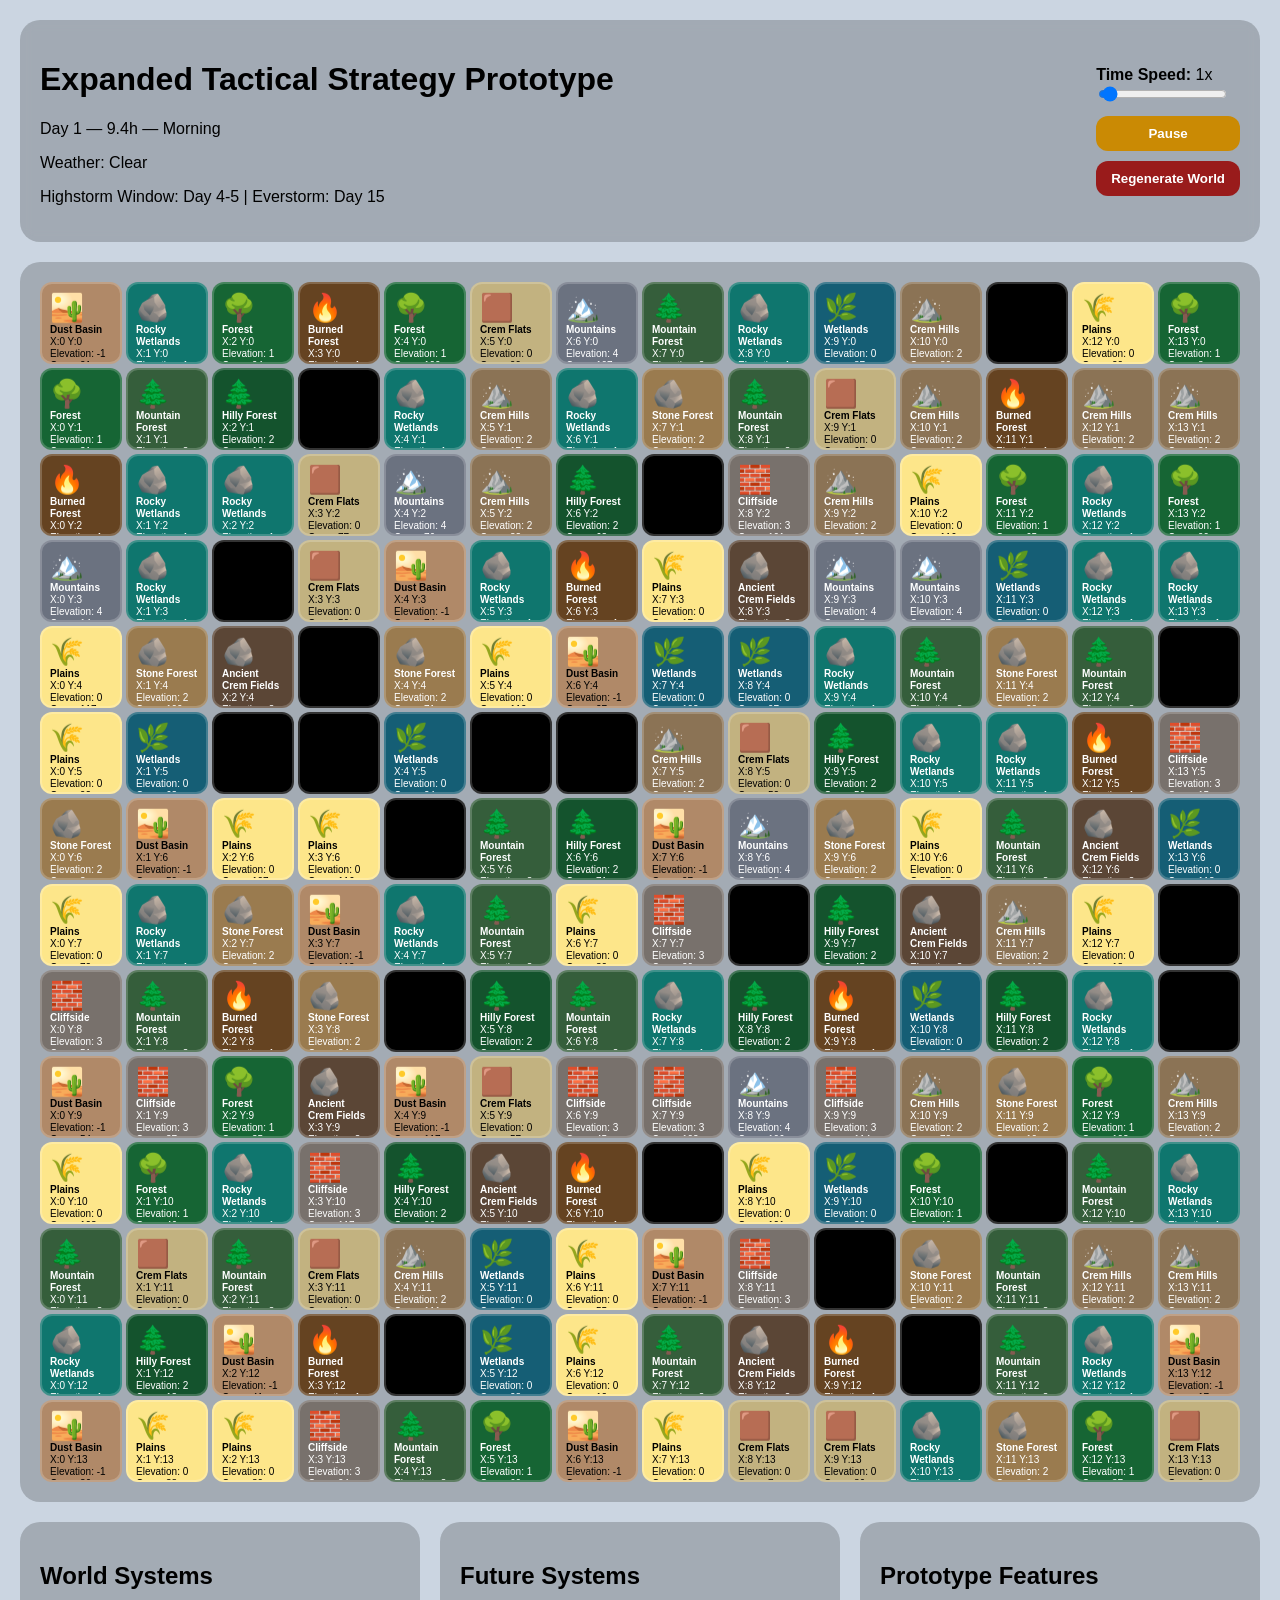
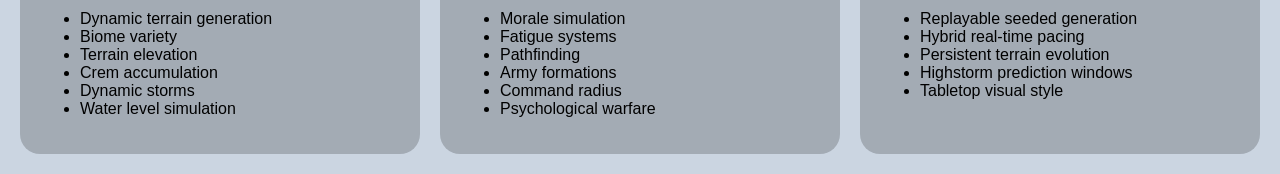
==== commit f7858322: "Add new biomes and enhance terrain progression logic with hazard healing functionality" ====
--- a/m.HTML
+++ b/m.HTML
@@ -274,6 +274,13 @@
   },
 
   {
+    name: 'Burned Forest',
+    color: '#654321',
+    icon: '🔥',
+    elevation: 1
+  },
+
+  {
     name: 'Wetlands',
     color: '#155e75',
     icon: '🌿',
@@ -322,12 +329,19 @@
     elevation: -1
   },
 
-  {
-    name: 'Cliffside',
-    color: '#78716c',
-    icon: '🧱',
-    elevation: 3
-  }
+{
+  name: 'Cliffside',
+  color: '#78716c',
+  icon: '🧱',
+  elevation: 3
+},
+
+{
+  name: 'Ancient Crem Fields',
+  color: '#5b4636',
+  icon: '🪨',
+  elevation: 3
+}
 
 ];
 
@@ -336,12 +350,79 @@
 // =========================
 
 const terrainProgression = {
-  'Plains': { next: 'Crem Flats', threshold: 100 },
-  'Crem Flats': { next: 'Crem Hills', threshold: 150 },
-  'Forest': { next: 'Hilly Forest', threshold: 120 },
-  'Hilly Forest': { next: 'Mountain Forest', threshold: 160 },
-  'Wetlands': { next: 'Rocky Wetlands', threshold: 110 },
-  'Rocky Wetlands': { next: 'Cliffside', threshold: 140 }
+
+  // Plains Path
+  'Plains': {
+    next: 'Crem Flats',
+    threshold: 100
+  },
+
+  'Crem Flats': {
+    next: 'Crem Hills',
+    threshold: 175
+  },
+
+  'Crem Hills': {
+    next: 'Stone Forest',
+    threshold: 275
+  },
+
+  // Forest Path
+  'Forest': {
+    next: 'Hilly Forest',
+    threshold: 110
+  },
+
+  'Hilly Forest': {
+    next: 'Mountain Forest',
+    threshold: 200
+  },
+
+  'Mountain Forest': {
+    next: 'Stone Forest',
+    threshold: 325
+  },
+
+  // Wetlands Path
+  'Wetlands': {
+    next: 'Rocky Wetlands',
+    threshold: 100
+  },
+
+  'Rocky Wetlands': {
+    next: 'Cliffside',
+    threshold: 212
+  },
+
+  'Cliffside': {
+    next: 'Mountains',
+    threshold: 350
+  },
+
+  // Mountain Path
+  'Mountains': {
+    next: 'Stone Forest',
+    threshold: 400
+  },
+
+  // Dust Basin Path
+  'Dust Basin': {
+    next: 'Crem Flats',
+    threshold: 90
+  },
+
+  // Burned Forest Path
+  'Burned Forest': {
+    next: 'Dust Basin',
+    threshold: 150
+  },
+
+  // Final Terrain State
+  'Stone Forest': {
+    next: 'Ancient Crem Fields',
+    threshold: 500
+  }
+
 };
 
 function processTerrainGrowth(tile) {
@@ -361,6 +442,12 @@
   tile.crem = 0;
 }
 
+function processHazardHealing(tile) {
+  if (tile.hazard === 'lightning_blasted' && tile.crem >= 50) {
+    tile.hazard = null;
+  }
+}
+
 // =========================
 // SEEDED RANDOM
 // =========================
@@ -418,22 +505,37 @@
 
     row.forEach(tile => {
 
-      const cremGain =
-        type === 'Everstorm'
-          ? Math.floor(seededRandom() * 30)
-          : Math.floor(seededRandom() * 15);
+      let cremGain, waterGain;
+
+      if (type === 'Everstorm') {
+        cremGain = Math.floor(seededRandom() * 15);
+        waterGain = Math.floor(seededRandom() * 4);
+      } else {
+        cremGain = Math.floor(seededRandom() * 30);
+        waterGain = Math.floor(seededRandom() * 12);
+      }
 
       tile.crem += cremGain;
+      tile.waterLevel += waterGain;
 
       // Process terrain growth from crem accumulation
       processTerrainGrowth(tile);
-
-      // water flow simulation
-      tile.waterLevel += Math.floor(seededRandom() * 8);
+      processHazardHealing(tile);
+
+      // Everstorm fire ignition
+      if (type === 'Everstorm' && tile.terrain.includes('Forest') && seededRandom() > 0.85) {
+        tile.terrain = 'Burned Forest';
+        const newBiome = biomeTypes.find(b => b.name === tile.terrain);
+        if (newBiome) {
+          tile.color = newBiome.color;
+          tile.icon = newBiome.icon;
+          tile.elevation = newBiome.elevation;
+        }
+      }
 
       // hazards become more likely
       if (seededRandom() > 0.92) {
-        tile.hazard = true;
+        tile.hazard = 'lightning_blasted';
       }
 
     });
@@ -506,7 +608,7 @@
 
         waterLevel: Math.floor(seededRandom() * 100),
 
-        hazard: seededRandom() > 0.9,
+        hazard: null,
 
         stability: 50 + Math.floor(seededRandom() * 50)
 
@@ -599,7 +701,7 @@
 
           Water: ${tile.waterLevel}<br>
 
-          ${tile.hazard ? '⚠ Hazard<br>' : ''}
+          ${tile.hazard === 'lightning_blasted' ? '⚡ Lightning Blasted<br>' : ''}
 
           ${unit ? '🛡️ ' + unit.type : ''}
 
@@ -656,6 +758,7 @@
       row.forEach(tile => {
         tile.crem += Math.floor(seededRandom() * 5);
         processTerrainGrowth(tile);
+        processHazardHealing(tile);
       });
     });
 
@@ -745,6 +848,22 @@
 
   }
 
+else if (
+  currentDay >= nextHighstormWarningDay &&
+  currentDay < nextHighstormDay
+) {
+
+  document.getElementById('stormWarning').innerText =
+    `Highstorm expected soon.`;
+
+}
+else {
+
+  document.getElementById('stormWarning').innerText = '';
+
+}
+
+
   document.getElementById('speedLabel').innerText =
     `${timeSpeed}x`;
 }
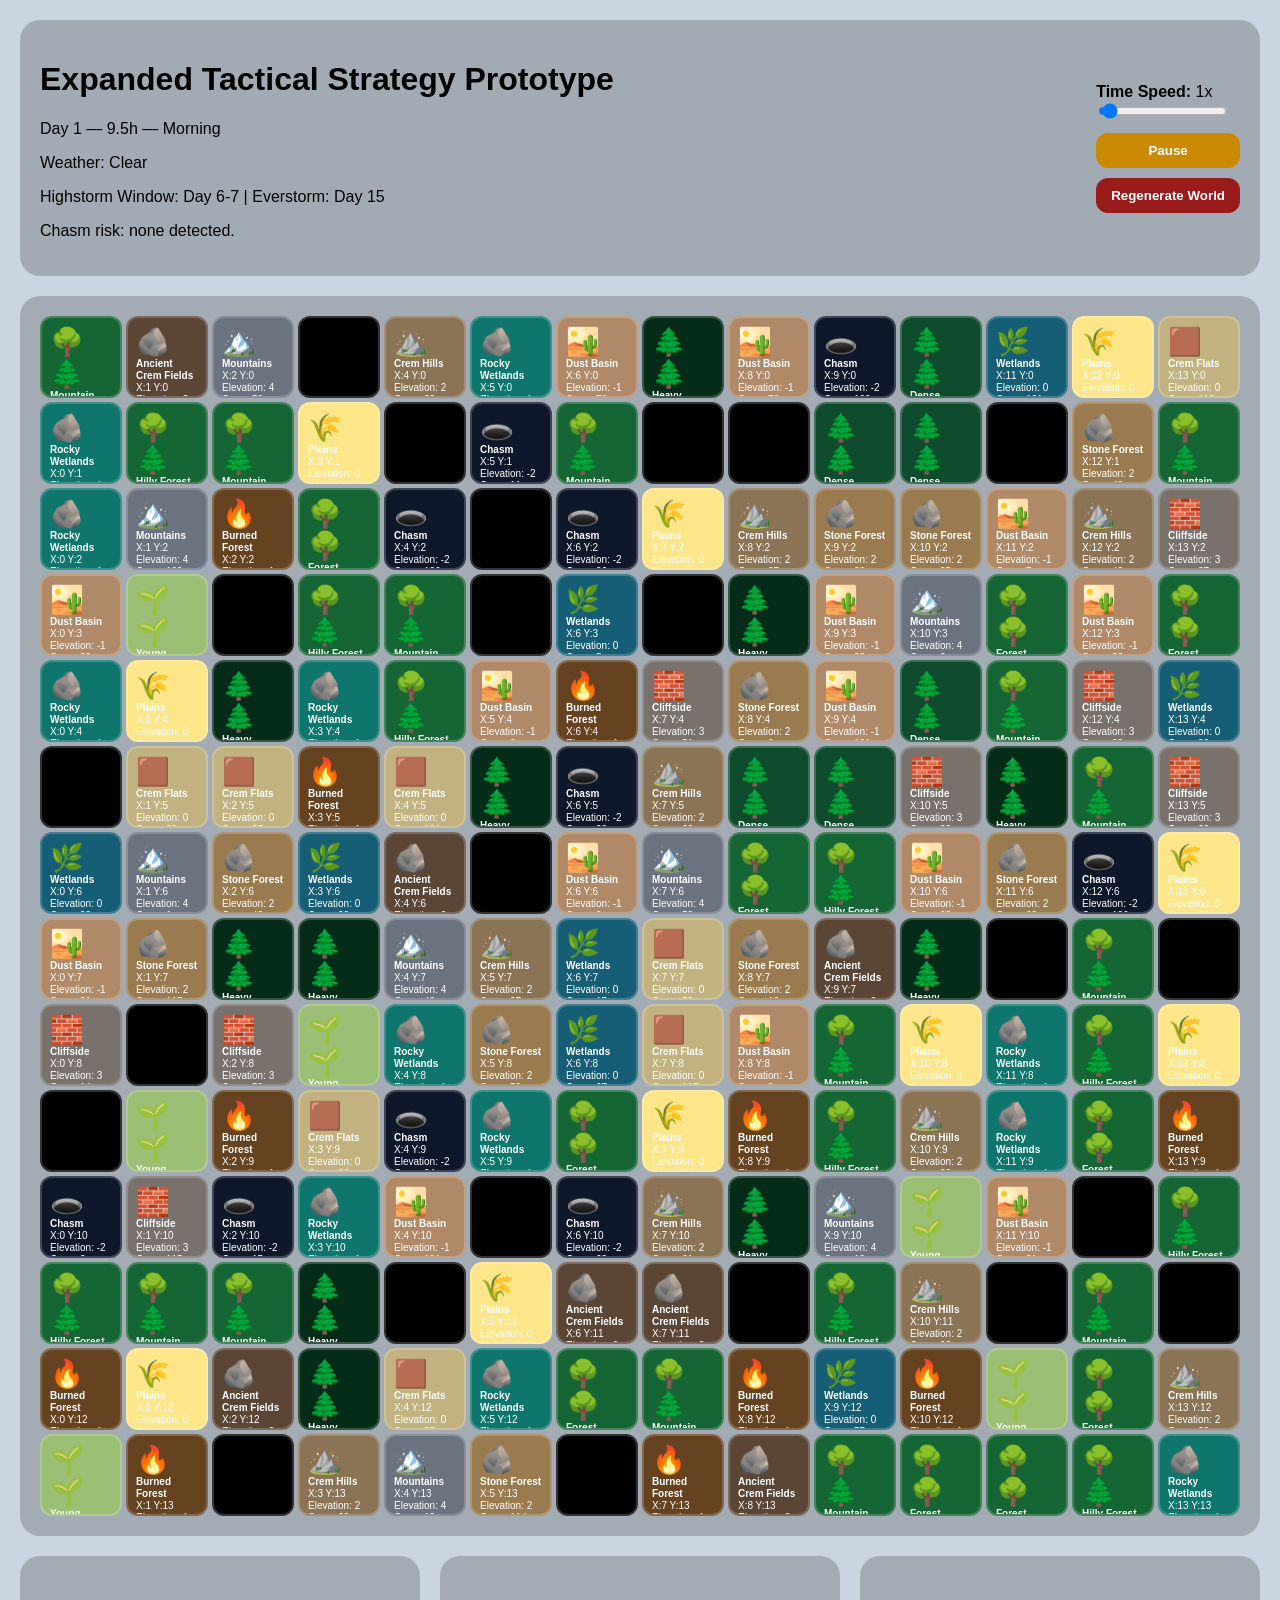
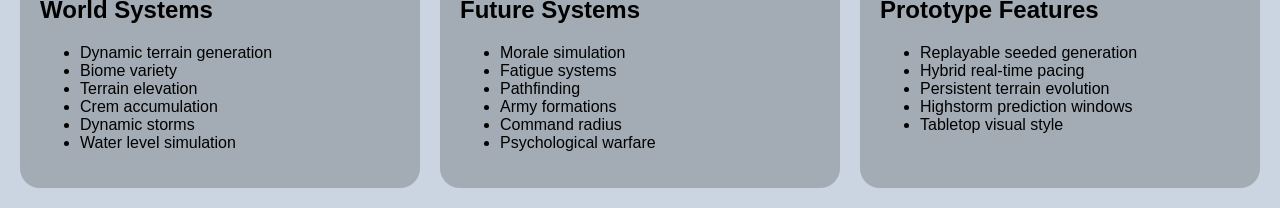
==== commit 394e16be: "Add new biomes and enhance terrain processing with chasm mechanics and forest spread logic" ====
--- a/m.HTML
+++ b/m.HTML
@@ -137,6 +137,7 @@
       <p id="weatherText"></p>
       <p id="stormScheduleText"></p>
       <p id="stormWarning" class="storm-warning"></p>
+      <p id="stormLogText"></p>
     </div>
 
     <div class="controls">
@@ -281,6 +282,34 @@
   },
 
   {
+    name: 'Chasm',
+    color: '#0f172a',
+    icon: '🕳️',
+    elevation: -2
+  },
+
+  {
+    name: 'Young Forest',
+    color: '#9bbf74',
+    icon: '🌱',
+    elevation: 0
+  },
+
+  {
+    name: 'Dense Forest',
+    color: '#0f4b2d',
+    icon: '🌲',
+    elevation: 3
+  },
+
+  {
+    name: 'Heavy Forest',
+    color: '#052c18',
+    icon: '🌲',
+    elevation: 4
+  },
+
+  {
     name: 'Wetlands',
     color: '#155e75',
     icon: '🌿',
@@ -425,21 +454,120 @@
 
 };
 
-function processTerrainGrowth(tile) {
-  const progression = terrainProgression[tile.terrain];
-  if (!progression || tile.crem < progression.threshold) return;
-
-  tile.terrain = progression.next;
-  
-  // Find the new biome to get updated color
-  const newBiome = biomeTypes.find(b => b.name === tile.terrain);
+function setTerrain(tile, terrainName) {
+  tile.terrain = terrainName;
+  const newBiome = biomeTypes.find(b => b.name === terrainName);
   if (newBiome) {
     tile.color = newBiome.color;
     tile.icon = newBiome.icon;
     tile.elevation = newBiome.elevation;
   }
-  
+}
+
+function processTerrainGrowth(tile) {
+  const progression = terrainProgression[tile.terrain];
+  if (!progression || tile.crem < progression.threshold) return;
+
+  setTerrain(tile, progression.next);
   tile.crem = 0;
+}
+
+function getAdjacentTiles(tile) {
+  const neighbors = [];
+  const directions = [
+    [0, -1],
+    [0, 1],
+    [-1, 0],
+    [1, 0],
+    [-1, -1],
+    [-1, 1],
+    [1, -1],
+    [1, 1]
+  ];
+
+  directions.forEach(([dx, dy]) => {
+    const nx = tile.x + dx;
+    const ny = tile.y + dy;
+    if (nx >= 0 && nx < boardSize && ny >= 0 && ny < boardSize) {
+      neighbors.push(boardData[ny][nx]);
+    }
+  });
+
+  return neighbors;
+}
+
+function isForestTile(tile) {
+  const forestTerrains = ['Forest', 'Hilly Forest', 'Mountain Forest'];
+  return (
+    forestTerrains.includes(tile.terrain) ||
+    tile.forestCover === 'Young Forest' ||
+    tile.forestCover === 'Forest' ||
+    tile.forestCover === 'Dense Forest' ||
+    tile.forestCover === 'Heavy Forest'
+  );
+}
+
+function processForestSpread(tile) {
+  if (tile.terrain === 'Chasm' || tile.terrain === 'Burned Forest') return;
+
+  const adjacent = getAdjacentTiles(tile);
+  const forestNeighbors = adjacent.filter(isForestTile).length;
+
+  if (!tile.forestCover) {
+    if (forestNeighbors > 0 && seededRandom() > 0.8) {
+      tile.forestCover = 'Young Forest';
+    }
+    return;
+  }
+
+  if (tile.forestCover === 'Young Forest') {
+    if (forestNeighbors >= 2 && seededRandom() > 0.5) {
+      tile.forestCover = 'Forest';
+    }
+  } else if (tile.forestCover === 'Forest') {
+    if (forestNeighbors >= 3 && seededRandom() > 0.5) {
+      tile.forestCover = 'Dense Forest';
+    }
+  } else if (tile.forestCover === 'Dense Forest') {
+    if (forestNeighbors >= 3 && seededRandom() > 0.7) {
+      tile.forestCover = 'Heavy Forest';
+    }
+  }
+}
+
+function processHighstormCollapse(tile) {
+  if (tile.terrain === 'Chasm') return;
+
+  const adjacent = getAdjacentTiles(tile);
+  const erosionNeighbors = adjacent.filter(neighbor =>
+    neighbor.waterLevel > 70 ||
+    ['Wetlands', 'Rocky Wetlands', 'Cliffside', 'Mountains'].includes(neighbor.terrain)
+  ).length;
+
+  if (erosionNeighbors < 3) return;
+
+  if (seededRandom() > 0.5) {
+    tile.collapseChance += 0.03 + seededRandom() * 0.02;
+  }
+
+  if (seededRandom() < tile.collapseChance) {
+    setTerrain(tile, 'Chasm');
+    tile.forestCover = null;
+    tile.hazard = null;
+    tile.collapseChance = 0;
+  }
+}
+
+function processChasmFill(tile) {
+  if (tile.terrain !== 'Chasm') return;
+
+  if (
+    (tile.waterLevel > 90 && seededRandom() > 0.96) ||
+    (tile.crem > 200 && seededRandom() > 0.98)
+  ) {
+    setTerrain(tile, 'Wetlands');
+    tile.collapseChance = 0;
+  }
 }
 
 function processHazardHealing(tile) {
@@ -521,20 +649,18 @@
       // Process terrain growth from crem accumulation
       processTerrainGrowth(tile);
       processHazardHealing(tile);
-
-      // Everstorm fire ignition
-      if (type === 'Everstorm' && tile.terrain.includes('Forest') && seededRandom() > 0.85) {
-        tile.terrain = 'Burned Forest';
-        const newBiome = biomeTypes.find(b => b.name === tile.terrain);
-        if (newBiome) {
-          tile.color = newBiome.color;
-          tile.icon = newBiome.icon;
-          tile.elevation = newBiome.elevation;
-        }
+      processChasmFill(tile);
+
+      if (type === 'Everstorm' && isForestTile(tile) && seededRandom() > 0.85) {
+        setTerrain(tile, 'Burned Forest');
+        tile.forestCover = null;
       }
 
-      // hazards become more likely
-      if (seededRandom() > 0.92) {
+      if (type === 'Highstorm') {
+        processHighstormCollapse(tile);
+      }
+
+      if (seededRandom() > (type === 'Everstorm' ? 0.8 : 0.94)) {
         tile.hazard = 'lightning_blasted';
       }
 
@@ -609,6 +735,12 @@
         waterLevel: Math.floor(seededRandom() * 100),
 
         hazard: null,
+
+        forestCover: ['Forest', 'Hilly Forest', 'Mountain Forest', 'Young Forest', 'Dense Forest', 'Heavy Forest'].includes(biome.name)
+          ? (['Young Forest', 'Dense Forest', 'Heavy Forest'].includes(biome.name) ? biome.name : 'Forest')
+          : null,
+
+        collapseChance: 0,
 
         stability: 50 + Math.floor(seededRandom() * 50)
 
@@ -675,9 +807,13 @@
 
     } else {
 
-      div.style.background = tile.color;
-
-      const textColor = getContrastColor(tile.color);
+      const forestOverlay = tile.forestCover
+        ? biomeTypes.find(b => b.name === tile.forestCover)
+        : null;
+
+      div.style.background = forestOverlay ? forestOverlay.color : tile.color;
+
+      const textColor = getContrastColor(div.style.background);
 
       div.style.color = textColor;
 
@@ -686,12 +822,13 @@
       div.innerHTML = `
 
         <div class="terrain-icon">
-          ${tile.icon}
+          ${forestOverlay ? forestOverlay.icon + ' ' : ''}${tile.icon}
         </div>
 
         <div class="tile-info">
 
           <strong>${tile.terrain}</strong><br>
+          ${tile.forestCover ? `${tile.forestCover}<br>` : ''}
 
           X:${tile.x} Y:${tile.y}<br>
 
@@ -710,7 +847,8 @@
 
       div.title = `
 Terrain: ${tile.terrain}
-Coordinates: ${tile.x}, ${tile.y}
+${tile.forestCover ? `Forest Cover: ${tile.forestCover}
+` : ''}Coordinates: ${tile.x}, ${tile.y}
 Elevation: ${tile.elevation}
 Crem: ${tile.crem}
 Water: ${tile.waterLevel}
@@ -735,6 +873,29 @@
     (0.299 * r + 0.587 * g + 0.114 * b) / 255;
 
   return luminance > 0.5 ? 'black' : 'white';
+}
+
+function getCollapseInfo() {
+  let riskTiles = 0;
+  let totalChance = 0;
+  let maxChance = 0;
+
+  boardData.flat().forEach(tile => {
+    if (tile.collapseChance > 0) {
+      riskTiles += 1;
+      totalChance += tile.collapseChance;
+      maxChance = Math.max(maxChance, tile.collapseChance);
+    }
+  });
+
+  if (riskTiles === 0) {
+    return 'Chasm risk: none detected.';
+  }
+
+  const avgChance = (totalChance / riskTiles) * 100;
+  return `Chasm risk: ${riskTiles} tile(s) at risk — avg ${avgChance.toFixed(1)}%, max ${(
+    maxChance * 100
+  ).toFixed(1)}%.`;
 }
 
 // =========================
@@ -759,10 +920,18 @@
         tile.crem += Math.floor(seededRandom() * 5);
         processTerrainGrowth(tile);
         processHazardHealing(tile);
+        processForestSpread(tile);
+        processChasmFill(tile);
       });
     });
 
     if (!stormType) {
+      if (currentDay > nextEverstormDay) {
+        nextEverstormDay = scheduleEverstorm(currentDay);
+      }
+      if (currentDay > nextHighstormDay) {
+        nextHighstormDay = scheduleHighstorm(currentDay);
+      }
 
       if (currentDay === nextEverstormDay) {
         startStorm('Everstorm');
@@ -841,6 +1010,8 @@
   document.getElementById('stormScheduleText').innerText =
     `Highstorm Window: Day ${nextHighstormWarningDay}-${nextHighstormDay} | Everstorm: Day ${nextEverstormDay}`;
 
+  document.getElementById('stormLogText').innerText = getCollapseInfo();
+
   if (stormType) {
 
     document.getElementById('stormWarning').innerText =
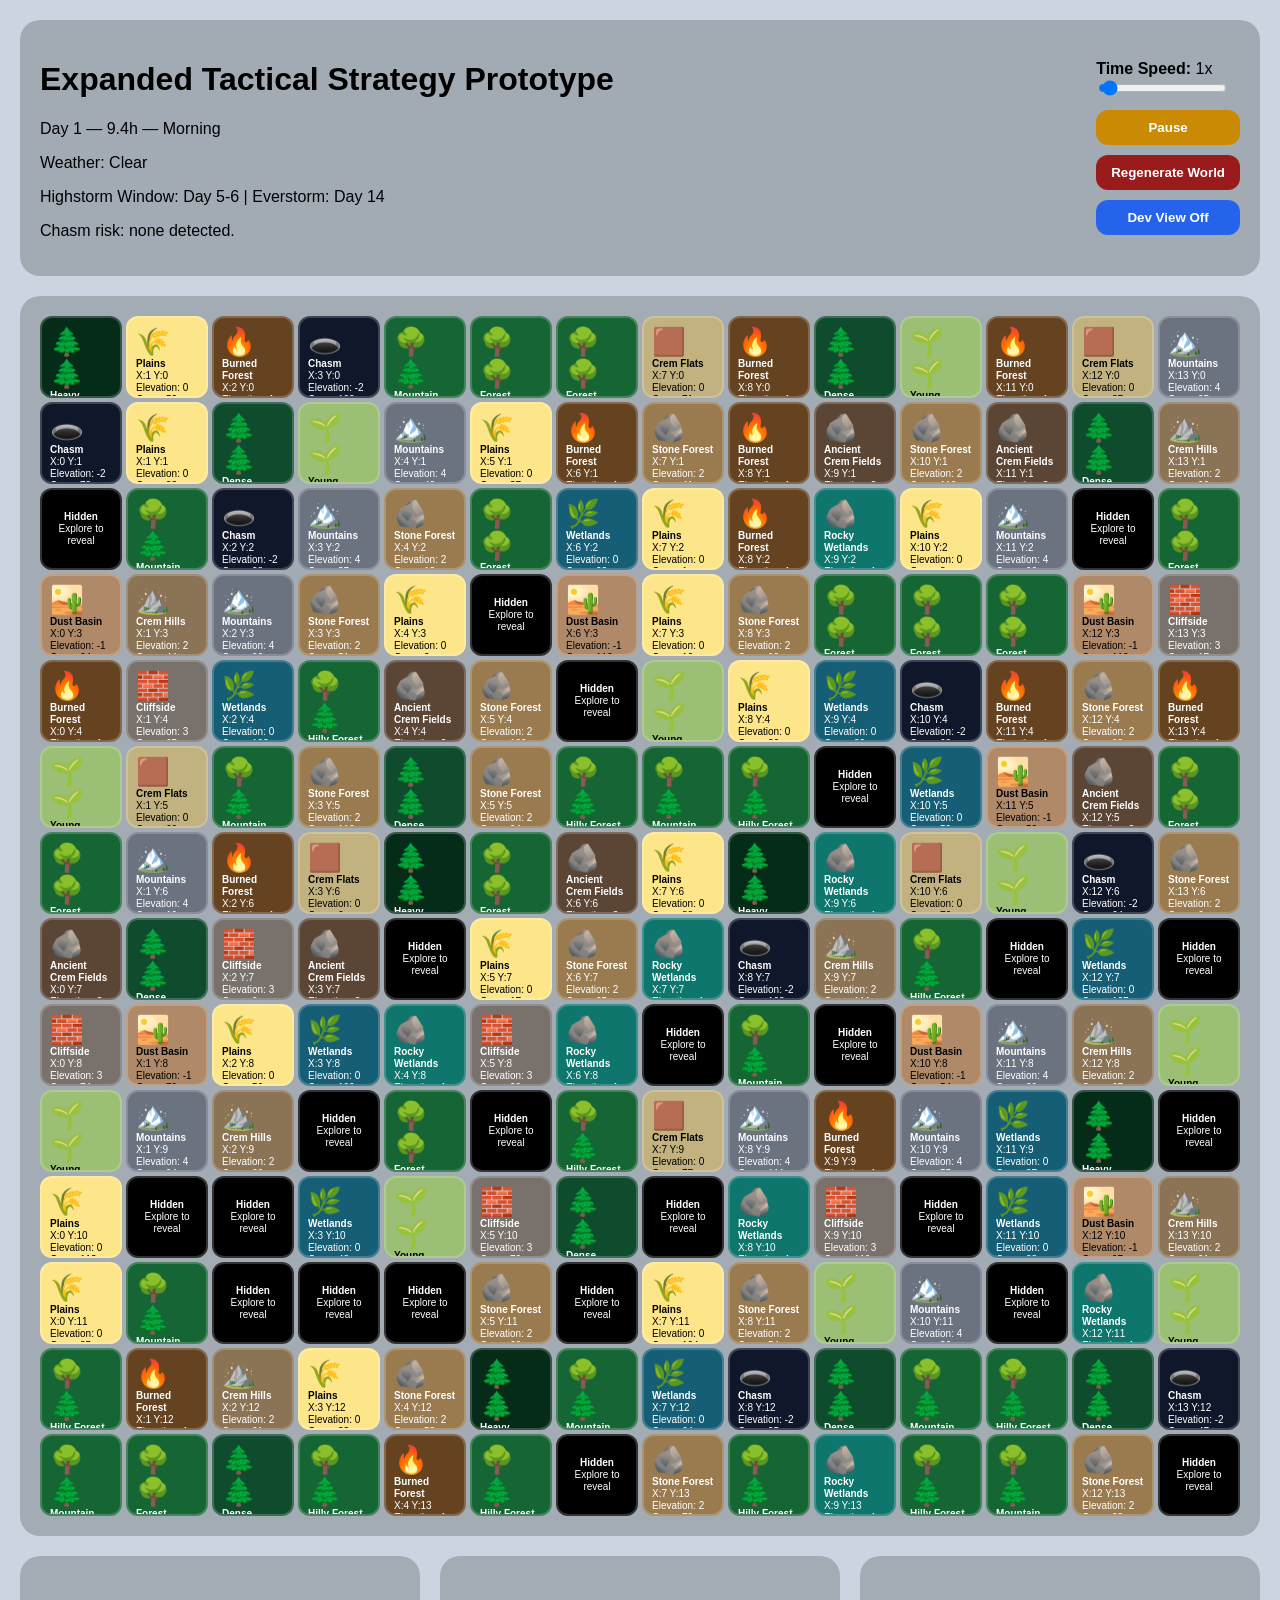
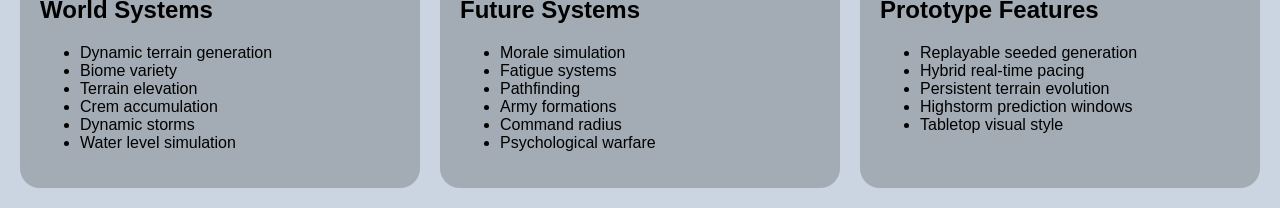
==== commit f7634957: "Add developer view toggle and enhance terrain rendering logic" ====
--- a/m.HTML
+++ b/m.HTML
@@ -49,6 +49,20 @@
 
 .pause {
   background: #ca8a04;
+}
+
+.dev-toggle {
+  background: #2563eb;
+}
+
+.hidden {
+  background: black !important;
+  color: white !important;
+}
+
+.dev-hidden {
+  opacity: 0.35;
+  filter: grayscale(0.8);
 }
 
 .regen {
@@ -167,6 +181,10 @@
         Regenerate World
       </button>
 
+      <button class="dev-toggle" id="devButton" onclick="toggleDevView()">
+        Dev View Off
+      </button>
+
     </div>
 
   </div>
@@ -235,6 +253,8 @@
 let nextHighstormWarningDay = 3;
 let nextEverstormDay = 12;
 
+let devView = false;
+
 const stormDurationHours = 10;
 
 const boardData = [];
@@ -461,6 +481,16 @@
     tile.color = newBiome.color;
     tile.icon = newBiome.icon;
     tile.elevation = newBiome.elevation;
+    return;
+  }
+
+  // Fallback biome if the terrain name becomes invalid.
+  const fallback = biomeTypes.find(b => b.name === 'Plains');
+  if (fallback) {
+    tile.terrain = 'Plains';
+    tile.color = fallback.color;
+    tile.icon = fallback.icon;
+    tile.elevation = fallback.elevation;
   }
 }
 
@@ -576,6 +606,13 @@
   }
 }
 
+function toggleDevView() {
+  devView = !devView;
+  document.getElementById('devButton').innerText =
+    devView ? 'Dev View On' : 'Dev View Off';
+  renderBoard();
+}
+
 // =========================
 // SEEDED RANDOM
 // =========================
@@ -801,50 +838,73 @@
 
     div.className = 'tile';
 
+    const forestOverlay = tile.forestCover
+      ? biomeTypes.find(b => b.name === tile.forestCover)
+      : null;
+
+    const terrainBiome = biomeTypes.find(b => b.name === tile.terrain) || biomeTypes.find(b => b.name === 'Plains');
+    if (!tile.color) {
+      tile.color = terrainBiome.color;
+    }
+    if (!tile.icon) {
+      tile.icon = terrainBiome.icon;
+    }
+
     if (!tile.discovered) {
-
-      div.classList.add('hidden');
-
+      if (devView) {
+        div.classList.add('dev-hidden');
+        const backgroundColor = forestOverlay ? forestOverlay.color : tile.color;
+        div.style.background = backgroundColor;
+        div.style.color = getContrastColor(backgroundColor);
+        div.innerHTML = `
+          <div class="terrain-icon">
+            ${forestOverlay ? forestOverlay.icon + ' ' : ''}${tile.icon}
+          </div>
+          <div class="tile-info">
+            <strong>Hidden</strong><br>
+            ${tile.terrain}<br>
+            ${tile.forestCover ? `${tile.forestCover}<br>` : ''}
+          </div>
+        `;
+      } else {
+        div.classList.add('hidden');
+        div.style.background = 'black';
+        div.style.color = 'white';
+        div.innerHTML = `
+          <div class="tile-info" style="text-align:center; margin:auto; width:100%;">
+            <strong>Hidden</strong><br>
+            Explore to reveal
+          </div>
+        `;
+      }
     } else {
-
-      const forestOverlay = tile.forestCover
-        ? biomeTypes.find(b => b.name === tile.forestCover)
-        : null;
-
-      div.style.background = forestOverlay ? forestOverlay.color : tile.color;
-
-      const textColor = getContrastColor(div.style.background);
-
+      const terrainBiomeVisible = terrainBiome;
+      if (!tile.color) {
+        tile.color = terrainBiomeVisible.color;
+      }
+      if (!tile.icon) {
+        tile.icon = terrainBiomeVisible.icon;
+      }
+      const backgroundColor = forestOverlay ? forestOverlay.color : tile.color;
+      div.style.background = backgroundColor;
+      const textColor = getContrastColor(backgroundColor);
       div.style.color = textColor;
-
       const unit = units.find(u => u.x === tile.x && u.y === tile.y);
-
       div.innerHTML = `
-
         <div class="terrain-icon">
           ${forestOverlay ? forestOverlay.icon + ' ' : ''}${tile.icon}
         </div>
-
         <div class="tile-info">
-
           <strong>${tile.terrain}</strong><br>
           ${tile.forestCover ? `${tile.forestCover}<br>` : ''}
-
           X:${tile.x} Y:${tile.y}<br>
-
           Elevation: ${tile.elevation}<br>
-
           Crem: ${tile.crem}<br>
-
           Water: ${tile.waterLevel}<br>
-
           ${tile.hazard === 'lightning_blasted' ? '⚡ Lightning Blasted<br>' : ''}
-
           ${unit ? '🛡️ ' + unit.type : ''}
-
         </div>
       `;
-
       div.title = `
 Terrain: ${tile.terrain}
 ${tile.forestCover ? `Forest Cover: ${tile.forestCover}
@@ -854,7 +914,6 @@
 Water: ${tile.waterLevel}
 Stability: ${tile.stability}
       `;
-
     }
 
     board.appendChild(div);
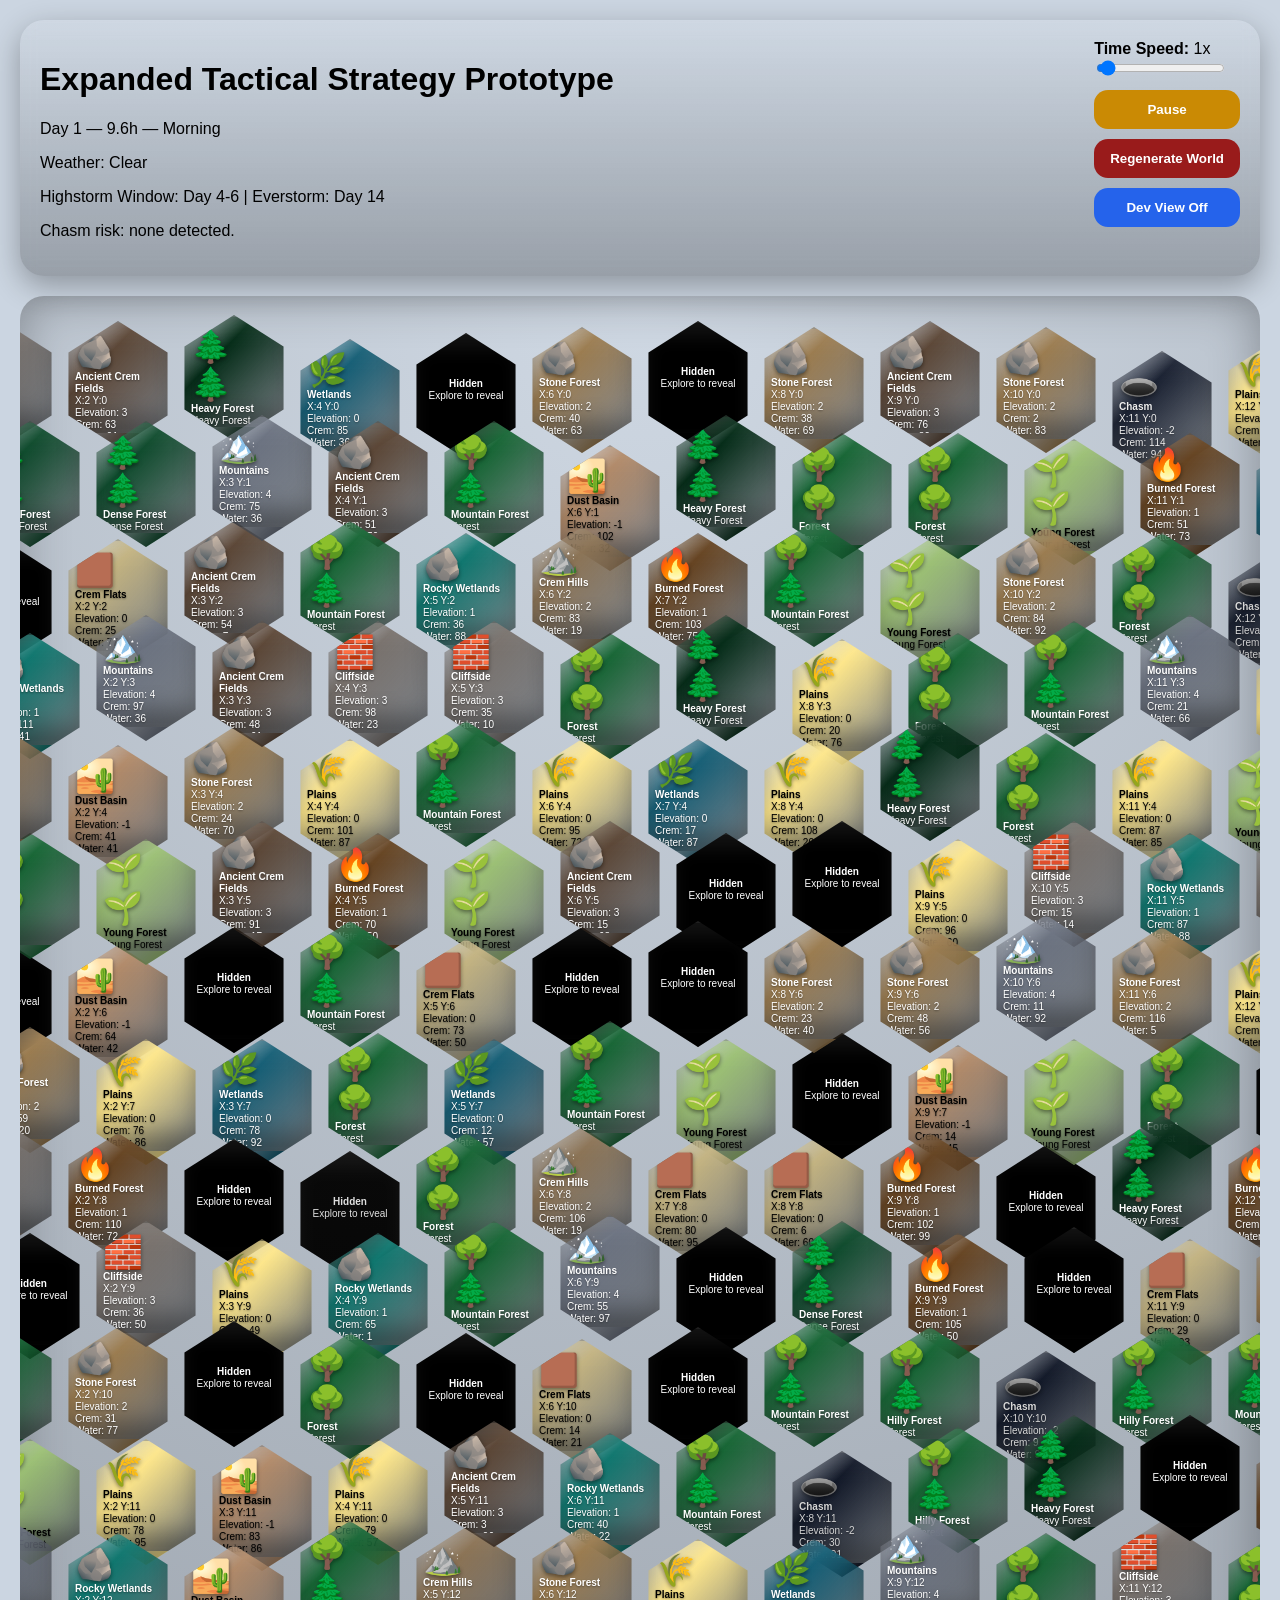
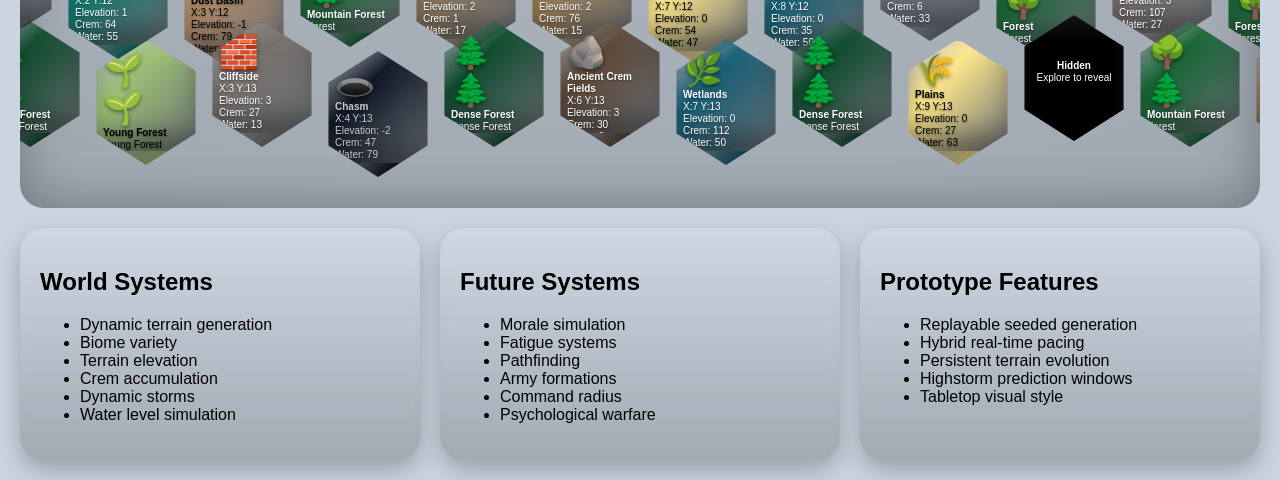
==== commit 29ffe0a4: "Refactor 3D terrain prototype: restructure files, enhance UI, and improve gameplay mechanics - Repla" ====
--- a/m.HTML
+++ b/m.HTML
@@ -10,26 +10,32 @@
 body {
   margin: 0;
   font-family: Arial, sans-serif;
+  overflow-x: auto;
+overflow-y: auto;
   transition: background 1s, color 1s;
-  overflow-x: hidden;
-}
+}
+
+/* =========================
+UI
+========================= */
 
 .container {
   padding: 20px;
-  max-width: 1600px;
+  max-width: 1800px;
   margin: auto;
 }
 
 .topbar {
   display: flex;
   justify-content: space-between;
-  align-items: center;
+  align-items: flex-start;
+  gap: 20px;
   flex-wrap: wrap;
-  gap: 20px;
   padding: 20px;
-  border-radius: 20px;
-  background: rgba(0,0,0,0.2);
-  backdrop-filter: blur(6px);
+  border-radius: 24px;
+  background: linear-gradient(to bottom, rgba(255,255,255,0.08), rgba(0,0,0,0.25));
+  backdrop-filter: blur(8px);
+  box-shadow: 0 10px 30px rgba(0,0,0,0.3);
 }
 
 .controls {
@@ -39,20 +45,89 @@
 }
 
 .controls button {
-  padding: 10px 15px;
+  padding: 12px 16px;
   border: none;
-  border-radius: 12px;
+  border-radius: 14px;
   cursor: pointer;
   color: white;
   font-weight: bold;
+  transition: 0.2s;
+}
+
+.controls button:hover {
+  transform: translateY(-2px);
 }
 
 .pause {
   background: #ca8a04;
 }
 
+.regen {
+  background: #991b1b;
+}
+
 .dev-toggle {
   background: #2563eb;
+}
+
+/* =========================
+HEX BOARD
+========================= */
+
+.board {
+  margin-top: 20px;
+  padding: 40px;
+  overflow: auto;
+  border-radius: 24px;
+  background: radial-gradient(circle at top, rgba(255,255,255,0.08), rgba(0,0,0,0.22));
+  box-shadow: inset 0 0 50px rgba(0,0,0,0.3);
+  display: flex;
+  flex-direction: column;
+  align-items: center;
+}
+
+.hex-row {
+  display: flex;
+  align-items: flex-start;
+  margin-top: -32px;
+}
+
+.hex-row:first-child {
+  margin-top: 0;
+}
+
+.hex-row:nth-child(even) {
+  margin-left: 56px;
+}
+
+/* =========================
+HEX TILE
+========================= */
+
+.tile {
+  width: 110px;
+  height: 126px;
+  margin: 3px;
+  clip-path: polygon(50% 0%, 95% 25%, 95% 75%, 50% 100%, 5% 75%, 5% 25%);
+  position: relative;
+  display: flex;
+  flex-direction: column;
+  justify-content: space-between;
+  padding: 10px;
+  box-sizing: border-box;
+  border: 2px solid rgba(255,255,255,0.12);
+  transition: transform 0.2s, box-shadow 0.2s;
+  overflow: hidden;
+  transform-style: preserve-3d;
+  transform: translateY(var(--elevation, 0px));
+  box-shadow: inset 0 12px 20px rgba(255,255,255,0.08), inset 0 -18px 24px rgba(0,0,0,0.35), 0 12px 20px rgba(0,0,0,0.35);
+  border-bottom: 14px solid rgba(0,0,0,0.35);
+}
+
+.tile:hover {
+  transform: translateY(calc(var(--elevation, 0px) - 8px)) scale(1.05);
+  z-index: 20;
+  box-shadow: inset 0 12px 20px rgba(255,255,255,0.12), inset 0 -18px 24px rgba(0,0,0,0.45), 0 22px 32px rgba(0,0,0,0.5);
 }
 
 .hidden {
@@ -65,52 +140,20 @@
   filter: grayscale(0.8);
 }
 
-.regen {
-  background: #991b1b;
-}
-
-.board {
-  display: grid;
-  grid-template-columns: repeat(14, 1fr);
-  gap: 4px;
-  margin-top: 20px;
-  padding: 20px;
-  background: rgba(0,0,0,0.2);
-  border-radius: 20px;
-}
-
-.tile {
-  aspect-ratio: 1;
-  border-radius: 12px;
-  position: relative;
-  overflow: hidden;
-  border: 2px solid rgba(255,255,255,0.2);
-  font-size: 10px;
-  padding: 8px;
-  box-sizing: border-box;
-  display: flex;
-  flex-direction: column;
-  justify-content: space-between;
-  transition: transform 0.2s;
-}
-
-.tile:hover {
-  transform: scale(1.05);
-  z-index: 2;
-}
-
-.hidden {
-  background: black !important;
-}
-
 .terrain-icon {
-  font-size: 1.7rem;
+  font-size: 2rem;
+  text-shadow: 0 2px 4px rgba(0,0,0,0.45);
 }
 
 .tile-info {
   font-size: 10px;
   line-height: 1.2;
-}
+  text-shadow: 0 1px 2px rgba(0,0,0,0.4);
+}
+
+/* =========================
+PANELS
+========================= */
 
 .panels {
   display: grid;
@@ -120,10 +163,16 @@
 }
 
 .panel {
-  background: rgba(0,0,0,0.2);
+  background: linear-gradient(to bottom, rgba(255,255,255,0.06), rgba(0,0,0,0.2));
   padding: 20px;
-  border-radius: 20px;
-}
+  border-radius: 24px;
+  backdrop-filter: blur(6px);
+  box-shadow: 0 10px 24px rgba(0,0,0,0.25);
+}
+
+/* =========================
+STORMS
+========================= */
 
 .storm-warning {
   color: red;
@@ -135,6 +184,12 @@
   0% { opacity: 1; }
   50% { opacity: 0.4; }
   100% { opacity: 1; }
+}
+
+@keyframes waterShimmer {
+  0% { filter: brightness(1); }
+  50% { filter: brightness(1.15); }
+  100% { filter: brightness(1); }
 }
 
 </style>
@@ -504,16 +559,24 @@
 
 function getAdjacentTiles(tile) {
   const neighbors = [];
-  const directions = [
-    [0, -1],
-    [0, 1],
-    [-1, 0],
-    [1, 0],
-    [-1, -1],
-    [-1, 1],
-    [1, -1],
-    [1, 1]
-  ];
+  const evenRow = tile.y % 2 === 0;
+  const directions = evenRow
+    ? [
+        [1, 0],
+        [0, -1],
+        [-1, -1],
+        [-1, 0],
+        [-1, 1],
+        [0, 1]
+      ]
+    : [
+        [1, 0],
+        [1, -1],
+        [0, -1],
+        [-1, 0],
+        [1, 1],
+        [0, 1]
+      ];
 
   directions.forEach(([dx, dy]) => {
     const nx = tile.x + dx;
@@ -827,85 +890,88 @@
 // =========================
 
 function renderBoard() {
-
   const board = document.getElementById('board');
-
   board.innerHTML = '';
 
-  boardData.flat().forEach(tile => {
-
-    const div = document.createElement('div');
-
-    div.className = 'tile';
-
-    const forestOverlay = tile.forestCover
-      ? biomeTypes.find(b => b.name === tile.forestCover)
-      : null;
-
-    const terrainBiome = biomeTypes.find(b => b.name === tile.terrain) || biomeTypes.find(b => b.name === 'Plains');
-    if (!tile.color) {
-      tile.color = terrainBiome.color;
-    }
-    if (!tile.icon) {
-      tile.icon = terrainBiome.icon;
-    }
-
-    if (!tile.discovered) {
-      if (devView) {
-        div.classList.add('dev-hidden');
+  boardData.forEach(row => {
+    const rowDiv = document.createElement('div');
+    rowDiv.className = 'hex-row';
+
+    row.forEach(tile => {
+      const div = document.createElement('div');
+      div.className = 'tile';
+      div.style.setProperty('--elevation', `${-tile.elevation * 6}px`);
+      div.style.zIndex = 1 + tile.elevation;
+
+      const forestOverlay = tile.forestCover
+        ? biomeTypes.find(b => b.name === tile.forestCover)
+        : null;
+
+      const terrainBiome = biomeTypes.find(b => b.name === tile.terrain) || biomeTypes.find(b => b.name === 'Plains');
+      if (!tile.color) {
+        tile.color = terrainBiome.color;
+      }
+      if (!tile.icon) {
+        tile.icon = terrainBiome.icon;
+      }
+
+      if (!tile.discovered) {
+        if (devView) {
+          div.classList.add('dev-hidden');
+          const backgroundColor = forestOverlay ? forestOverlay.color : tile.color;
+          div.style.background = backgroundColor;
+          div.style.color = getContrastColor(backgroundColor);
+          div.innerHTML = `
+            <div class="terrain-icon">
+              ${forestOverlay ? forestOverlay.icon + ' ' : ''}${tile.icon}
+            </div>
+            <div class="tile-info">
+              <strong>Hidden</strong><br>
+              ${tile.terrain}<br>
+              ${tile.forestCover ? `${tile.forestCover}<br>` : ''}
+            </div>
+          `;
+        } else {
+          div.classList.add('hidden');
+          div.style.background = 'black';
+          div.style.color = 'white';
+          div.innerHTML = `
+            <div class="tile-info" style="text-align:center; margin:auto; width:100%;">
+              <strong>Hidden</strong><br>
+              Explore to reveal
+            </div>
+          `;
+        }
+      } else {
         const backgroundColor = forestOverlay ? forestOverlay.color : tile.color;
-        div.style.background = backgroundColor;
+        div.style.background = `linear-gradient(to bottom right, rgba(255,255,255,0.18), ${backgroundColor} 35%, rgba(0,0,0,0.35))`;
         div.style.color = getContrastColor(backgroundColor);
+
+        if (tile.terrain.includes('Wetlands') || tile.waterLevel > 70) {
+          div.style.animation = 'waterShimmer 3s infinite';
+        } else {
+          div.style.animation = 'none';
+        }
+
+        const unit = units.find(u => u.x === tile.x && u.y === tile.y);
+
         div.innerHTML = `
           <div class="terrain-icon">
             ${forestOverlay ? forestOverlay.icon + ' ' : ''}${tile.icon}
           </div>
           <div class="tile-info">
-            <strong>Hidden</strong><br>
-            ${tile.terrain}<br>
+            <strong>${tile.terrain}</strong><br>
             ${tile.forestCover ? `${tile.forestCover}<br>` : ''}
+            X:${tile.x} Y:${tile.y}<br>
+            Elevation: ${tile.elevation}<br>
+            Crem: ${tile.crem}<br>
+            Water: ${tile.waterLevel}<br>
+            ${tile.hazard === 'lightning_blasted' ? '⚡ Lightning Blasted<br>' : ''}
+            ${unit ? '🛡️ ' + unit.type : ''}
           </div>
         `;
-      } else {
-        div.classList.add('hidden');
-        div.style.background = 'black';
-        div.style.color = 'white';
-        div.innerHTML = `
-          <div class="tile-info" style="text-align:center; margin:auto; width:100%;">
-            <strong>Hidden</strong><br>
-            Explore to reveal
-          </div>
-        `;
-      }
-    } else {
-      const terrainBiomeVisible = terrainBiome;
-      if (!tile.color) {
-        tile.color = terrainBiomeVisible.color;
-      }
-      if (!tile.icon) {
-        tile.icon = terrainBiomeVisible.icon;
-      }
-      const backgroundColor = forestOverlay ? forestOverlay.color : tile.color;
-      div.style.background = backgroundColor;
-      const textColor = getContrastColor(backgroundColor);
-      div.style.color = textColor;
-      const unit = units.find(u => u.x === tile.x && u.y === tile.y);
-      div.innerHTML = `
-        <div class="terrain-icon">
-          ${forestOverlay ? forestOverlay.icon + ' ' : ''}${tile.icon}
-        </div>
-        <div class="tile-info">
-          <strong>${tile.terrain}</strong><br>
-          ${tile.forestCover ? `${tile.forestCover}<br>` : ''}
-          X:${tile.x} Y:${tile.y}<br>
-          Elevation: ${tile.elevation}<br>
-          Crem: ${tile.crem}<br>
-          Water: ${tile.waterLevel}<br>
-          ${tile.hazard === 'lightning_blasted' ? '⚡ Lightning Blasted<br>' : ''}
-          ${unit ? '🛡️ ' + unit.type : ''}
-        </div>
-      `;
-      div.title = `
+
+        div.title = `
 Terrain: ${tile.terrain}
 ${tile.forestCover ? `Forest Cover: ${tile.forestCover}
 ` : ''}Coordinates: ${tile.x}, ${tile.y}
@@ -913,10 +979,13 @@
 Crem: ${tile.crem}
 Water: ${tile.waterLevel}
 Stability: ${tile.stability}
-      `;
-    }
-
-    board.appendChild(div);
+        `;
+      }
+
+      rowDiv.appendChild(div);
+    });
+
+    board.appendChild(rowDiv);
   });
 }
 
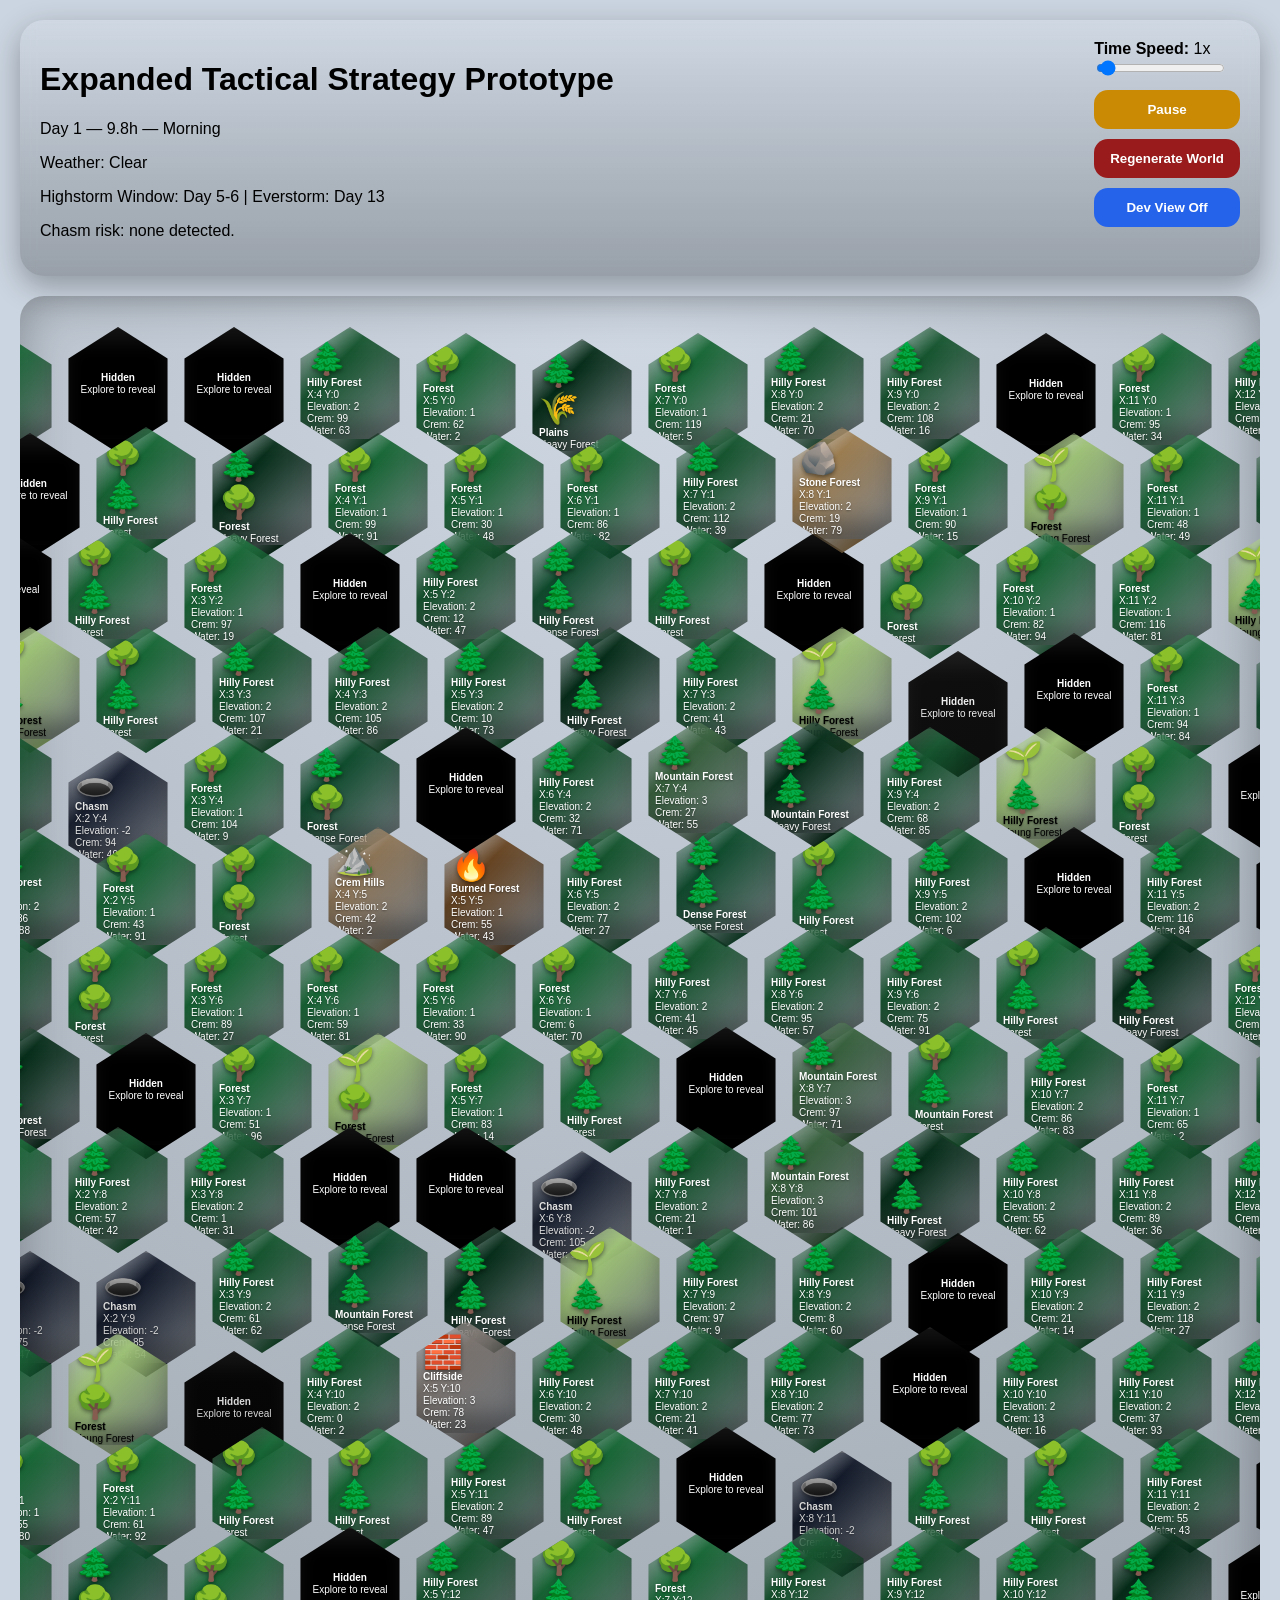
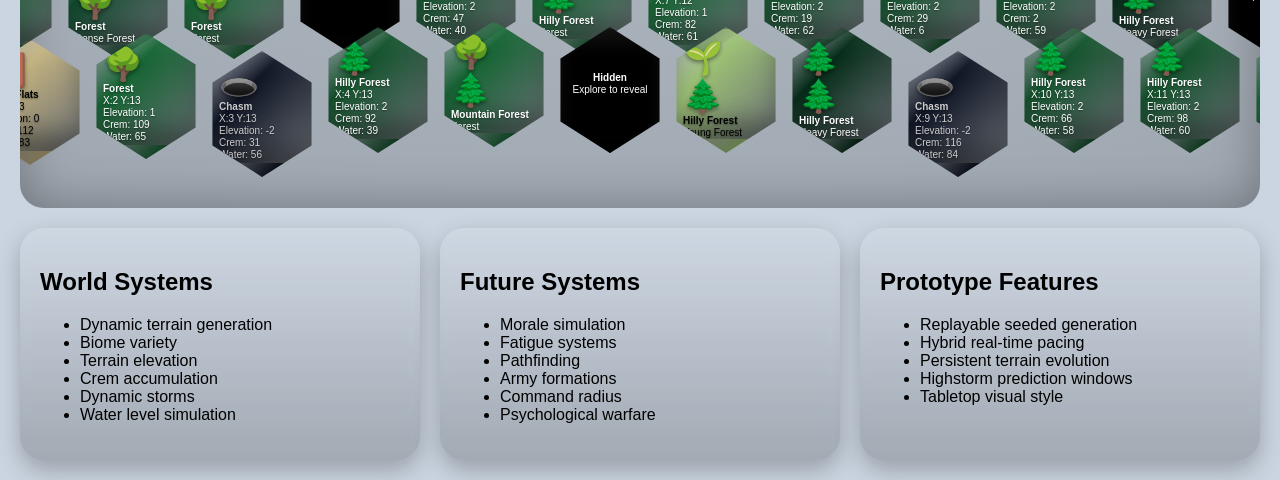
==== commit dfa1490b: "fixed terrain" ====
--- a/m.HTML
+++ b/m.HTML
@@ -553,8 +553,15 @@
   const progression = terrainProgression[tile.terrain];
   if (!progression || tile.crem < progression.threshold) return;
 
-  setTerrain(tile, progression.next);
-  tile.crem = 0;
+  const nextBiome = biomeTypes.find(b => b.name === progression.next);
+  if (!nextBiome) return;
+
+  if (isElevationCompatible(nextBiome.elevation, tile)) {
+    setTerrain(tile, progression.next);
+    tile.crem = 0;
+  } else {
+    spillCremToNeighbors(tile, Math.min(tile.crem, progression.threshold));
+  }
 }
 
 function getAdjacentTiles(tile) {
@@ -589,6 +596,40 @@
   return neighbors;
 }
 
+function isElevationCompatible(targetElevation, tile) {
+  return getAdjacentTiles(tile).every(neighbor =>
+    Math.abs(neighbor.elevation - targetElevation) <= 1
+  );
+}
+
+function spillCremToNeighbors(tile, amount) {
+  const targets = getAdjacentTiles(tile)
+    .filter(neighbor => neighbor.terrain !== 'Chasm')
+    .sort((a, b) => a.elevation - b.elevation);
+
+  if (!targets.length || amount <= 0) return;
+
+  const spillPerTile = Math.ceil(amount / targets.length);
+  targets.forEach(neighbor => {
+    neighbor.crem += spillPerTile;
+  });
+  tile.crem = Math.max(0, tile.crem - spillPerTile * targets.length);
+}
+
+function findBestTerrainForElevation(desiredElevation, tile) {
+  const nonChasmBiomes = biomeTypes.filter(b => b.name !== 'Chasm');
+  const compatibleBiomes = nonChasmBiomes.filter(b =>
+    isElevationCompatible(b.elevation, tile)
+  );
+
+  const candidates = compatibleBiomes.length ? compatibleBiomes : nonChasmBiomes;
+  candidates.sort((a, b) =>
+    Math.abs(a.elevation - desiredElevation) - Math.abs(b.elevation - desiredElevation)
+  );
+
+  return candidates[0] || biomeTypes.find(b => b.name === 'Wetlands');
+}
+
 function isForestTile(tile) {
   const forestTerrains = ['Forest', 'Hilly Forest', 'Mountain Forest'];
   return (
@@ -658,8 +699,22 @@
     (tile.waterLevel > 90 && seededRandom() > 0.96) ||
     (tile.crem > 200 && seededRandom() > 0.98)
   ) {
-    setTerrain(tile, 'Wetlands');
+    const adjacent = getAdjacentTiles(tile).filter(neighbor => neighbor.terrain !== 'Chasm');
+    const averageNeighborElevation = adjacent.length
+      ? Math.round(
+          adjacent.reduce((sum, neighbor) => sum + neighbor.elevation, 0) /
+            adjacent.length
+        )
+      : 0;
+
+    const fillBiome = findBestTerrainForElevation(
+      Math.max(0, averageNeighborElevation),
+      tile
+    );
+    setTerrain(tile, fillBiome.name);
     tile.collapseChance = 0;
+    tile.crem = 0;
+    tile.waterLevel = Math.max(0, tile.waterLevel - 30);
   }
 }
 
@@ -851,10 +906,43 @@
   }
 
   createStartingUnits();
+  normalizeBoardElevations();
 
   renderBoard();
   updateUI();
   updateLighting();
+}
+
+function normalizeBoardElevations() {
+  let changed = true;
+  let passes = 0;
+
+  while (changed && passes < 5) {
+    changed = false;
+    passes += 1;
+
+    boardData.forEach(row => {
+      row.forEach(tile => {
+        if (tile.terrain === 'Chasm') return;
+
+        if (!isElevationCompatible(tile.elevation, tile)) {
+          const adjacent = getAdjacentTiles(tile).filter(neighbor => neighbor.terrain !== 'Chasm');
+          const averageNeighborElevation = adjacent.length
+            ? Math.round(
+                adjacent.reduce((sum, neighbor) => sum + neighbor.elevation, 0) /
+                  adjacent.length
+              )
+            : tile.elevation;
+
+          const bestBiome = findBestTerrainForElevation(averageNeighborElevation, tile);
+          if (bestBiome && bestBiome.name !== tile.terrain) {
+            setTerrain(tile, bestBiome.name);
+            changed = true;
+          }
+        }
+      });
+    });
+  }
 }
 
 // =========================
